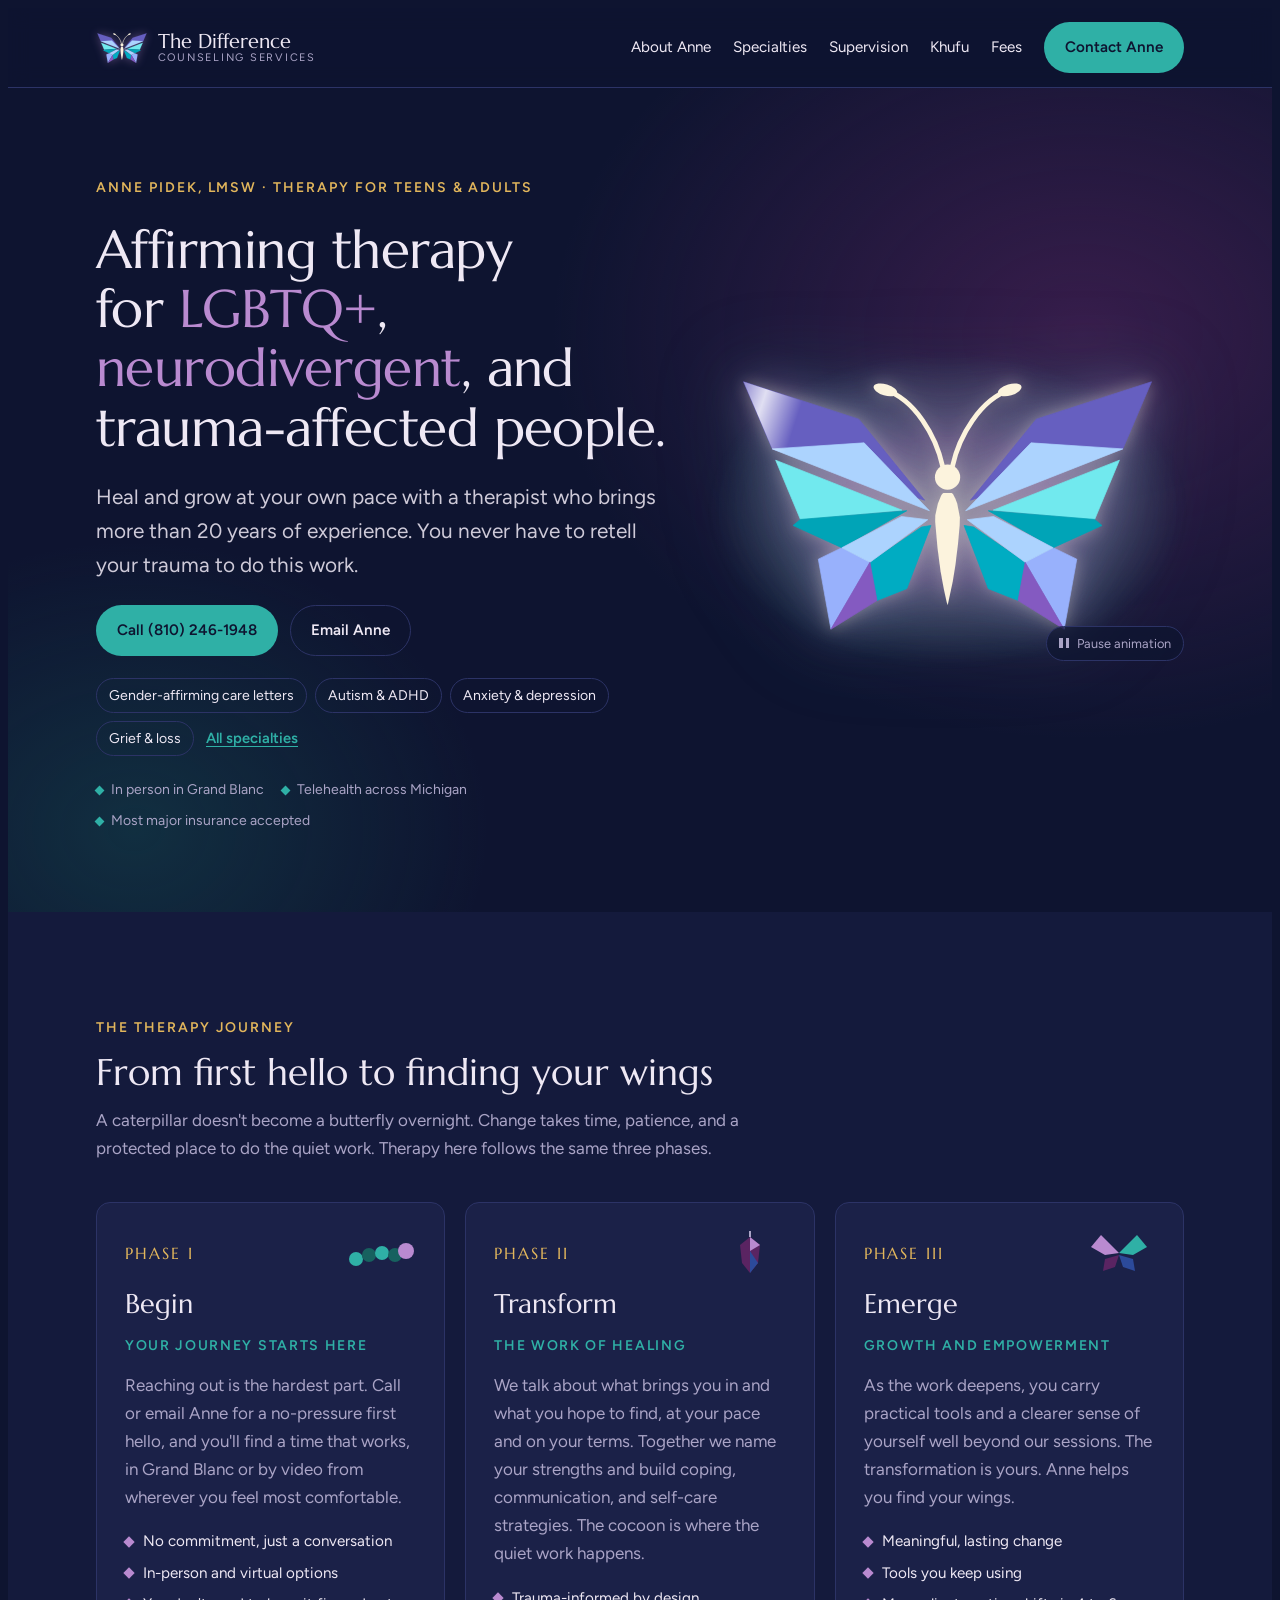
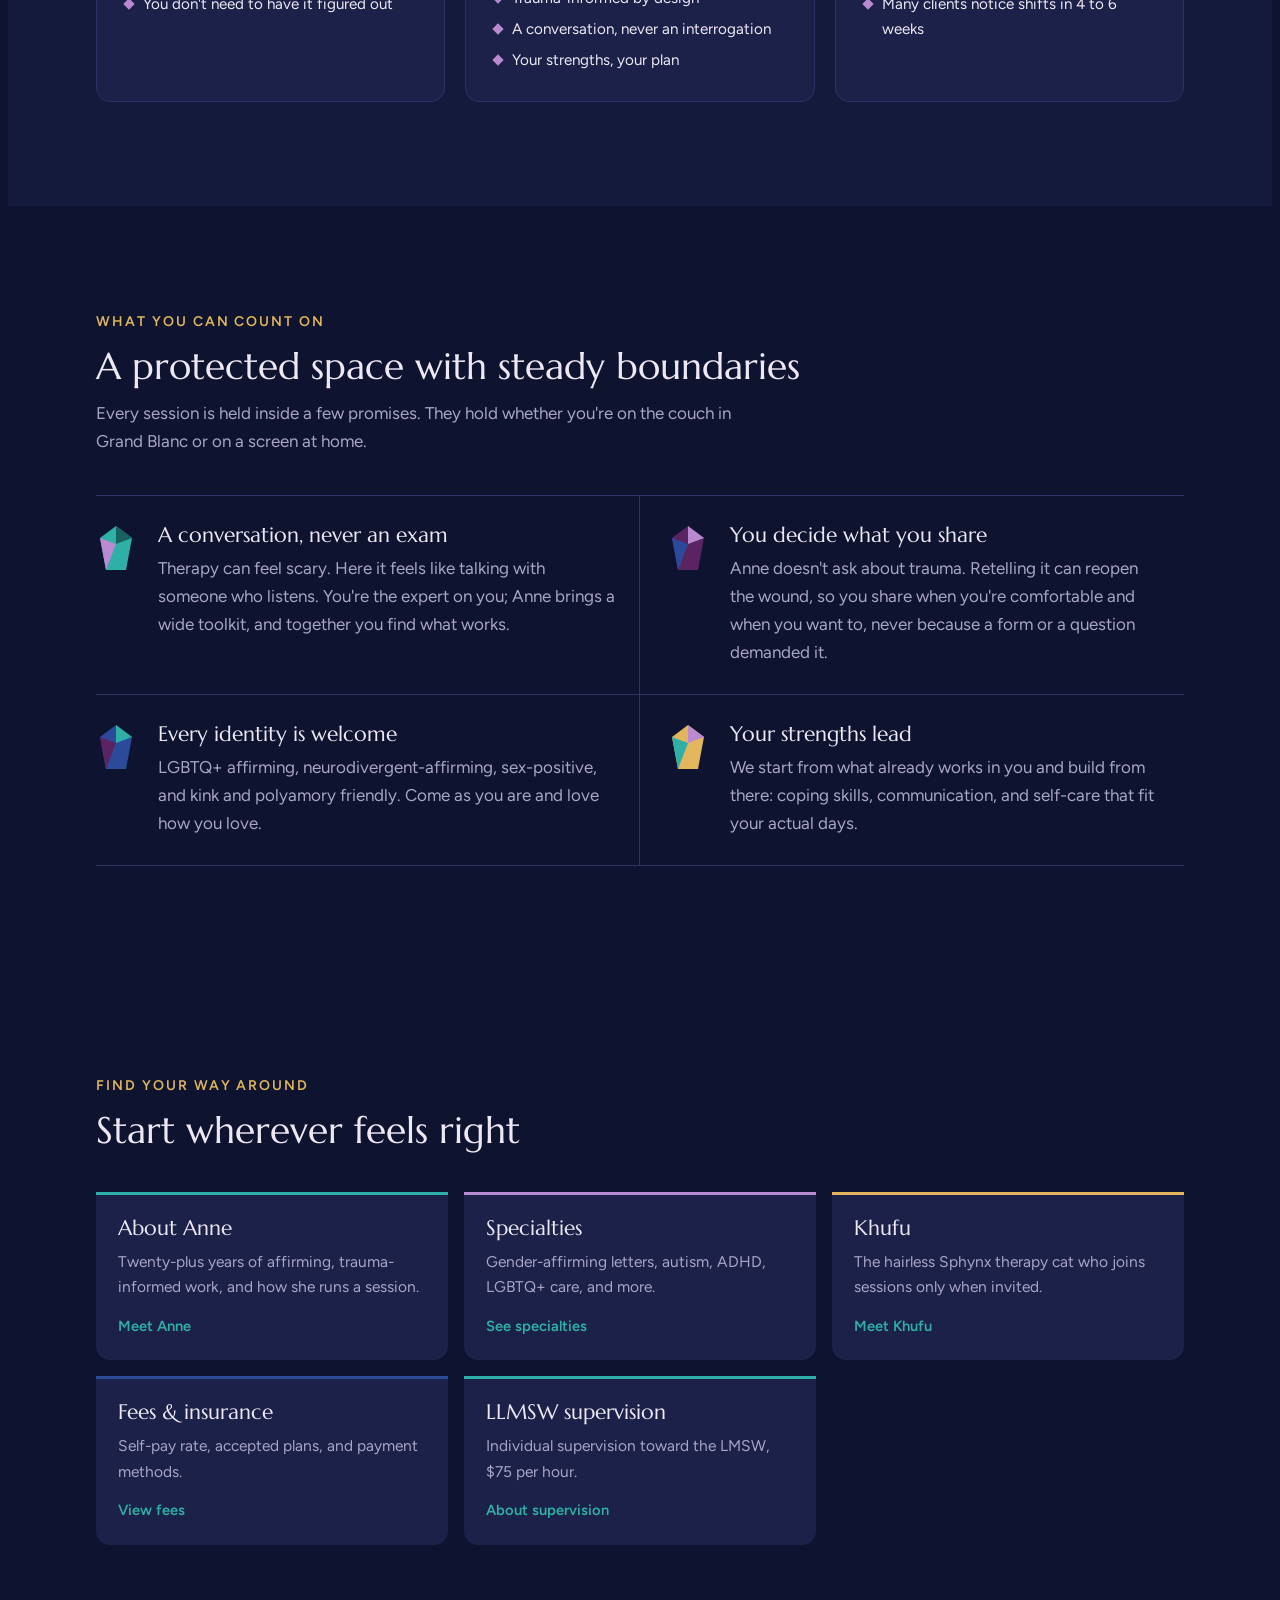
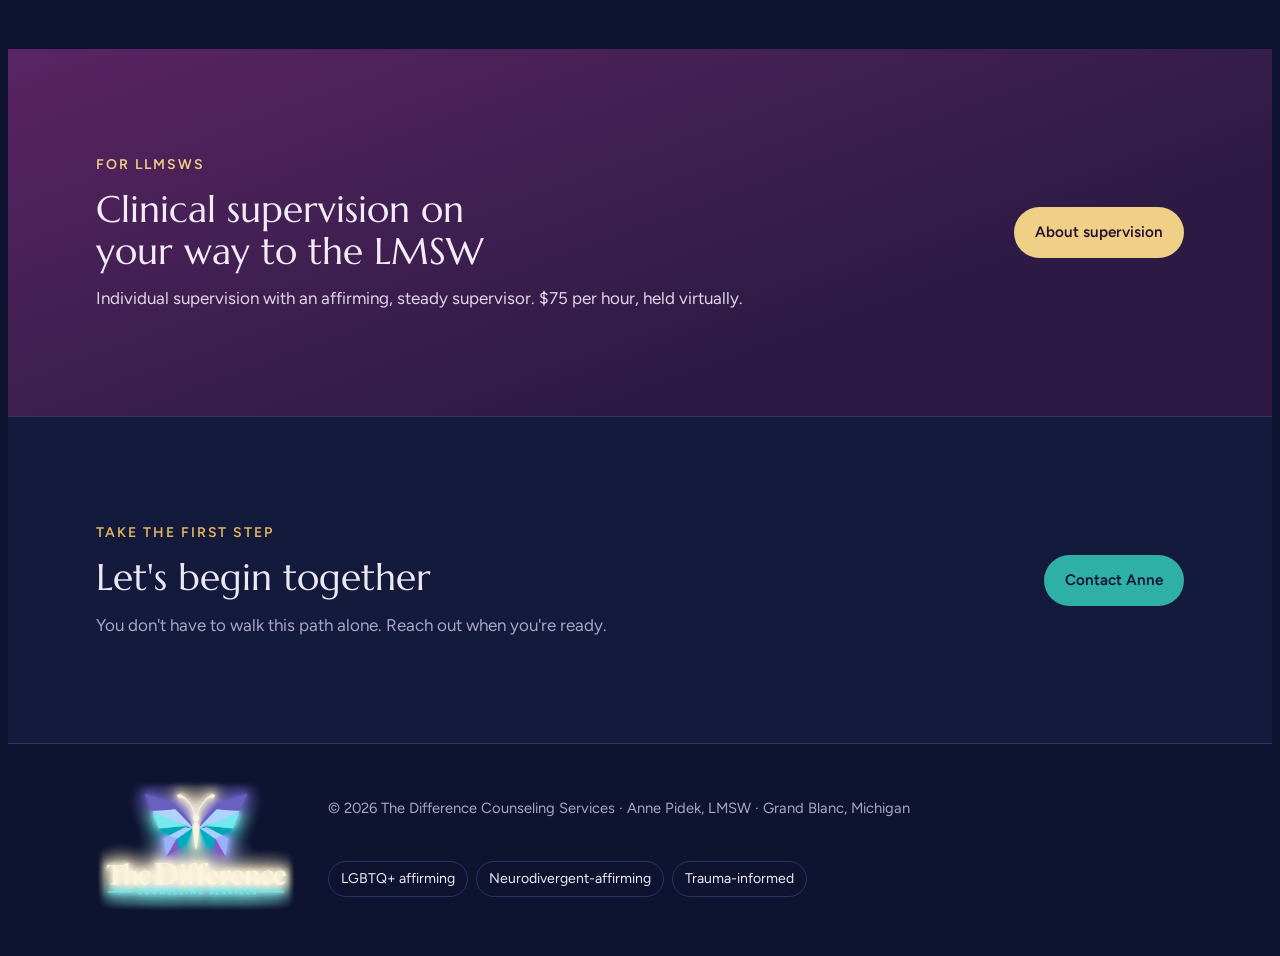
==== index.html @ e4c7564d "Rewrite home hero to pass the 5-second test Headline names who Anne helps, the lede gives her value," ====
<!doctype html>
<html lang="en">
<head>
<meta charset="utf-8">
<meta name="viewport" content="width=device-width, initial-scale=1, viewport-fit=cover">
<title>Therapy in Grand Blanc, MI | The Difference Counseling</title>
<meta name="claude:viewport-fit-sides" content="cover">
<meta name="color-scheme" content="dark">
<meta name="theme-color" content="#0e1430">
<link rel="icon" href="favicon.svg" type="image/svg+xml">
<link rel="icon" href="favicon.ico" sizes="48x48">
<link rel="apple-touch-icon" href="apple-touch-icon.png">
<meta name="description" content="LGBTQ+ affirming, neurodivergent-affirming, trauma-informed therapy with Anne Pidek, LMSW. In person in Grand Blanc, MI and by telehealth across Michigan.">
<meta name="robots" content="index,follow,max-image-preview:large">
<link rel="canonical" href="https://thedifferencecounselingpllc.com/">
<meta property="og:type" content="website">
<meta property="og:site_name" content="The Difference Counseling Services">
<meta property="og:title" content="Therapy in Grand Blanc, MI | The Difference Counseling">
<meta property="og:description" content="LGBTQ+ affirming, neurodivergent-affirming, trauma-informed therapy with Anne Pidek, LMSW. In person in Grand Blanc, MI and by telehealth across Michigan.">
<meta property="og:url" content="https://thedifferencecounselingpllc.com/">
<meta property="og:image" content="https://thedifferencecounselingpllc.com/og-image.png">
<meta property="og:image:width" content="1200">
<meta property="og:image:height" content="630">
<meta property="og:image:alt" content="A butterfly made of faceted jewel-toned gems above the words The Difference Counseling Services">
<meta name="twitter:card" content="summary_large_image">
<meta name="twitter:title" content="Therapy in Grand Blanc, MI | The Difference Counseling">
<meta name="twitter:description" content="LGBTQ+ affirming, neurodivergent-affirming, trauma-informed therapy with Anne Pidek, LMSW. In person in Grand Blanc, MI and by telehealth across Michigan.">
<meta name="twitter:image" content="https://thedifferencecounselingpllc.com/og-image.png">
<script type="application/ld+json">{"@context":"https://schema.org","@type":"MedicalBusiness","@id":"https://thedifferencecounselingpllc.com/#practice","name":"The Difference Counseling Services","url":"https://thedifferencecounselingpllc.com/","image":"https://thedifferencecounselingpllc.com/og-image.png","logo":"https://thedifferencecounselingpllc.com/images/logo.png","description":"LGBTQ+ affirming, neurodivergent-affirming, trauma-informed individual therapy in Grand Blanc, Michigan, and by telehealth across Michigan.","telephone":"+1-810-246-1948","address":{"@type":"PostalAddress","streetAddress":"10683 South Saginaw Street, Suite B","addressLocality":"Grand Blanc","addressRegion":"MI","postalCode":"48439","addressCountry":"US"},"areaServed":[{"@type":"City","name":"Grand Blanc, MI"},{"@type":"State","name":"Michigan"}],"paymentAccepted":"Cash, Credit Card, HSA, Insurance","founder":{"@id":"https://thedifferencecounselingpllc.com/about.html#anne"},"knowsAbout":["LGBTQ+ affirming therapy","Gender-affirming care letters","Autism","ADHD","Trauma","Grief and loss","Anxiety","Depression","Chronic illness"]}</script>
<link rel="preconnect" href="https://fonts.googleapis.com">
<link rel="preconnect" href="https://fonts.gstatic.com" crossorigin>
<link rel="stylesheet" href="https://fonts.googleapis.com/css2?family=Marcellus&family=Figtree:ital,wght@0,400;0,500;0,600;0,700;1,400&display=swap">
<link rel="stylesheet" href="styles.css">

</head>
<body>
<a class="skip-link" href="#main">Skip to main content</a>
<header class="site-head">
  <div class="wrap head-inner">
    <a class="brand" href="index.html" aria-label="The Difference Counseling Services, home">
      <img class="brand-mark" src="images/butterfly.svg" width="52" height="32" alt="">
      <span class="brand-name">The Difference<small>Counseling Services</small></span>
    </a>
    <button class="menu-btn" id="menu-btn" aria-expanded="false" aria-controls="nav">Menu</button>
    <nav class="nav" id="nav" aria-label="Main">
      <a href="about.html">About Anne</a>
      <a href="specialties.html">Specialties</a>
      <a href="supervision.html">Supervision</a>
      <a href="khufu.html">Khufu</a>
      <a href="fees.html">Fees</a>
      <a class="btn btn-primary" href="contact.html">Contact Anne</a>
    </nav>
  </div>
</header>

<main id="main" tabindex="-1">
<!-- HERO -->
<section class="hero">
  <div class="wrap hero-grid">
    <div class="hero-copy">
      <span class="eyebrow">Anne Pidek, LMSW · Therapy for teens &amp; adults</span>
      <h1>Affirming therapy for <em>LGBTQ+</em>, <em>neurodivergent</em>, and trauma-affected people<span class="sr-only"> in Grand Blanc, Michigan</span>.</h1>
      <p class="lede">Heal and grow at your own pace with a therapist who brings more than 20 years of experience. You never have to retell your trauma to do this work.</p>
      <div class="hero-actions">
        <a class="btn btn-primary" href="tel:+18102461948">Call (810) 246-1948</a>
        <a class="btn btn-ghost" href="contact.html">Email Anne</a>
      </div>
      <div class="hero-specs" aria-label="Specialties">
        <span class="chip">Gender-affirming care letters</span><span class="chip">Autism &amp; ADHD</span><span class="chip">Anxiety &amp; depression</span><span class="chip">Grief &amp; loss</span>
        <a class="hero-more" href="specialties.html">All specialties</a>
      </div>
      <div class="hero-meta">
        <span>In person in Grand Blanc</span>
        <span>Telehealth across Michigan</span>
        <span>Most major insurance accepted</span>
      </div>
    </div>

    <div class="bf-wrap" id="bf-wrap">
    <svg class="butterfly" viewBox="-40 -30 896 565" role="img" aria-label="The Difference Counseling Services butterfly logo">
      <defs>
        <mask id="mask-l" maskUnits="userSpaceOnUse" x="-40" y="-30" width="896" height="565"><g fill="#fff"><path d="M364.0,244.0 L74.5,146.5 L20.0,19.0 L239.0,90.0Z"/><path d="M373.0,264.0 L74.5,146.5 L249.0,135.0Z"/><path d="M370.0,281.0 L260.0,362.0 L206.7,334.3 L320.0,275.0Z"/><path d="M321.0,263.0 L128.0,280.5 L81.0,168.0Z"/><path d="M206.7,334.3 L260.0,362.0 L186.0,489.0 L162.0,356.0Z"/><path d="M376.0,292.0 L330.0,412.0 L273.5,434.5 L260.0,362.0 L358.0,295.0Z"/><path d="M330.0,264.0 L206.7,334.3 L114.0,292.0 L128.0,280.5Z"/><path d="M260.0,362.0 L273.5,434.5 L186.0,489.0Z"/></g></mask>
        <mask id="mask-r" maskUnits="userSpaceOnUse" x="-40" y="-30" width="896" height="565"><g fill="#fff"><path d="M451.0,244.0 L740.5,146.5 L795.0,19.0 L576.0,90.0Z"/><path d="M442.0,264.0 L740.5,146.5 L566.0,135.0Z"/><path d="M445.0,281.0 L555.0,362.0 L608.3,334.3 L495.0,275.0Z"/><path d="M494.0,263.0 L687.0,280.5 L734.0,168.0Z"/><path d="M608.3,334.3 L555.0,362.0 L629.0,489.0 L653.0,356.0Z"/><path d="M439.0,292.0 L485.0,412.0 L541.5,434.5 L555.0,362.0 L457.0,295.0Z"/><path d="M485.0,264.0 L608.3,334.3 L701.0,292.0 L687.0,280.5Z"/><path d="M555.0,362.0 L541.5,434.5 L629.0,489.0Z"/></g></mask>
        <linearGradient id="sheen-grad" x1="0" y1="0" x2="1" y2="0"><stop offset="0" stop-color="#fff" stop-opacity="0"/><stop offset=".5" stop-color="#fff" stop-opacity=".8"/><stop offset="1" stop-color="#fff" stop-opacity="0"/></linearGradient>
        <radialGradient id="aura-grad"><stop offset="0" stop-color="#fcf3dd" stop-opacity=".30"/><stop offset=".45" stop-color="#b98ad0" stop-opacity=".20"/><stop offset="1" stop-color="#2fb0a6" stop-opacity="0"/></radialGradient>
      </defs>
      <ellipse class="aura" cx="407.5" cy="263" rx="457" ry="303" fill="url(#aura-grad)"/>
      <g class="wing-l"><path fill="#665fc0" stroke="#665fc0" stroke-width="1.4" stroke-linejoin="round" d="M364.0,244.0 L74.5,146.5 L20.0,19.0 L239.0,90.0Z"/><path fill="#acd3fe" stroke="#acd3fe" stroke-width="1.4" stroke-linejoin="round" d="M373.0,264.0 L74.5,146.5 L249.0,135.0Z"/><path fill="#71e9ee" stroke="#71e9ee" stroke-width="1.4" stroke-linejoin="round" d="M321.0,263.0 L128.0,280.5 L81.0,168.0Z"/><path fill="#98b1fc" stroke="#98b1fc" stroke-width="1.4" stroke-linejoin="round" d="M206.7,334.3 L260.0,362.0 L186.0,489.0 L162.0,356.0Z"/><path fill="#00acc2" stroke="#00acc2" stroke-width="1.4" stroke-linejoin="round" d="M376.0,292.0 L330.0,412.0 L273.5,434.5 L260.0,362.0 L358.0,295.0Z"/><path fill="#00a4b7" stroke="#00a4b7" stroke-width="1.4" stroke-linejoin="round" d="M330.0,264.0 L206.7,334.3 L114.0,292.0 L128.0,280.5Z"/><path fill="#acd3fe" stroke="#acd3fe" stroke-width="1.4" stroke-linejoin="round" d="M370.0,281.0 L260.0,362.0 L206.7,334.3 L320.0,275.0Z"/><path fill="#845ac1" stroke="#845ac1" stroke-width="1.4" stroke-linejoin="round" d="M260.0,362.0 L273.5,434.5 L186.0,489.0Z"/><g mask="url(#mask-l)" class="sheen-wrap"><g transform="skewX(-18)"><rect class="sheen" x="0" y="-20" width="150" height="545" fill="url(#sheen-grad)"/></g></g></g>
      <g class="wing-r"><path fill="#665fc0" stroke="#665fc0" stroke-width="1.4" stroke-linejoin="round" d="M451.0,244.0 L740.5,146.5 L795.0,19.0 L576.0,90.0Z"/><path fill="#acd3fe" stroke="#acd3fe" stroke-width="1.4" stroke-linejoin="round" d="M442.0,264.0 L740.5,146.5 L566.0,135.0Z"/><path fill="#71e9ee" stroke="#71e9ee" stroke-width="1.4" stroke-linejoin="round" d="M494.0,263.0 L687.0,280.5 L734.0,168.0Z"/><path fill="#98b1fc" stroke="#98b1fc" stroke-width="1.4" stroke-linejoin="round" d="M608.3,334.3 L555.0,362.0 L629.0,489.0 L653.0,356.0Z"/><path fill="#00acc2" stroke="#00acc2" stroke-width="1.4" stroke-linejoin="round" d="M439.0,292.0 L485.0,412.0 L541.5,434.5 L555.0,362.0 L457.0,295.0Z"/><path fill="#00a4b7" stroke="#00a4b7" stroke-width="1.4" stroke-linejoin="round" d="M485.0,264.0 L608.3,334.3 L701.0,292.0 L687.0,280.5Z"/><path fill="#acd3fe" stroke="#acd3fe" stroke-width="1.4" stroke-linejoin="round" d="M445.0,281.0 L555.0,362.0 L608.3,334.3 L495.0,275.0Z"/><path fill="#845ac1" stroke="#845ac1" stroke-width="1.4" stroke-linejoin="round" d="M555.0,362.0 L541.5,434.5 L629.0,489.0Z"/><g mask="url(#mask-r)" class="sheen-wrap"><g transform="skewX(-18)"><rect class="sheen" x="0" y="-20" width="150" height="545" fill="url(#sheen-grad)"/></g></g></g>
      <g class="bf-body"><path fill="none" stroke="#fcf3dd" stroke-width="9.1" stroke-linecap="round" stroke-linejoin="round" d="M289.4,34.3 C345.9,53.6 385.8,122.5 398.0,179.2"/><path fill="none" stroke="#fcf3dd" stroke-width="9.1" stroke-linecap="round" stroke-linejoin="round" d="M525.6,34.3 C469.1,53.6 429.2,122.5 417.0,179.2"/><ellipse fill="#fcf3dd" cx="289.4" cy="34.3" rx="10.7" ry="23.2" transform="rotate(106.7 289.4 34.3)"/><ellipse fill="#fcf3dd" cx="525.6" cy="34.3" rx="10.7" ry="23.2" transform="rotate(-106.7 525.6 34.3)"/><path fill="#fcf3dd" d="M399.5,230.5 L397.2,232.0 L395.2,235.5 L389.0,250.5 L384.2,273.2 L384.0,285.0 L388.5,335.5 L394.2,379.2 L400.5,413.0 L405.8,437.5 L407.8,443.5 L417.5,398.0 L422.5,367.0 L427.5,325.8 L430.5,292.2 L431.0,277.0 L426.0,250.5 L422.5,241.0 L417.8,232.0 L415.5,230.5Z"/><circle fill="#fcf3dd" cx="407.5" cy="200.2" r="24.0"/></g>
    </svg>
    <button type="button" class="motion-toggle" id="motion-toggle" aria-pressed="false"><span class="mt-icon" aria-hidden="true"></span><span class="mt-label">Pause animation</span></button>
    </div>
  </div>
</section>
<!-- JOURNEY -->
<section class="journey" id="journey">
  <div class="wrap">
    <div class="sec-head">
      <span class="eyebrow">The therapy journey</span>
      <h2>From first hello to finding your wings</h2>
      <p class="lede">A caterpillar doesn't become a butterfly overnight. Change takes time, patience, and a protected place to do the quiet work. Therapy here follows the same three phases.</p>
    </div>
    <div class="phases">
      <article class="phase">
        <div class="phase-top"><span class="phase-num">PHASE I</span>
          <svg viewBox="0 0 72 44" aria-hidden="true"><circle cx="12" cy="28" r="7" class="f2"/><circle cx="25" cy="24" r="7" class="f6"/><circle cx="38" cy="22" r="7" class="f2"/><circle cx="51" cy="24" r="7" class="f6"/><circle cx="62" cy="20" r="8" class="f4"/></svg>
        </div>
        <h3>Begin</h3>
        <span class="sub">Your journey starts here</span>
        <p>Reaching out is the hardest part. Call or email Anne for a no-pressure first hello, and you'll find a time that works, in Grand Blanc or by video from wherever you feel most comfortable.</p>
        <ul class="ticks"><li>No commitment, just a conversation</li><li>In-person and virtual options</li><li>You don't need to have it figured out</li></ul>
      </article>
      <article class="phase">
        <div class="phase-top"><span class="phase-num">PHASE II</span>
          <svg viewBox="0 0 72 44" aria-hidden="true"><line x1="36" y1="0" x2="36" y2="6" stroke="var(--muted)" stroke-width="2"/><polygon class="f1" points="36,6 46,14 44,32 36,42 28,32 26,14"/><polygon class="f4" points="36,6 46,14 36,20"/><polygon class="f3" points="36,20 44,32 36,42"/></svg>
        </div>
        <h3>Transform</h3>
        <span class="sub">The work of healing</span>
        <p>We talk about what brings you in and what you hope to find, at your pace and on your terms. Together we name your strengths and build coping, communication, and self-care strategies. The cocoon is where the quiet work happens.</p>
        <ul class="ticks"><li>Trauma-informed by design</li><li>A conversation, never an interrogation</li><li>Your strengths, your plan</li></ul>
      </article>
      <article class="phase">
        <div class="phase-top"><span class="phase-num">PHASE III</span>
          <svg viewBox="0 0 72 44" aria-hidden="true"><polygon class="f4" points="36,22 18,4 8,16 22,24"/><polygon class="f2" points="36,22 54,4 64,16 50,24"/><polygon class="f1" points="36,24 22,28 20,40 32,36"/><polygon class="f3" points="36,24 50,28 52,40 40,36"/></svg>
        </div>
        <h3>Emerge</h3>
        <span class="sub">Growth and empowerment</span>
        <p>As the work deepens, you carry practical tools and a clearer sense of yourself well beyond our sessions. The transformation is yours. Anne helps you find your wings.</p>
        <ul class="ticks"><li>Meaningful, lasting change</li><li>Tools you keep using</li><li>Many clients notice shifts in 4 to 6 weeks</li></ul>
      </article>
    </div>
  </div>
</section>

<!-- PROTECTION -->
<section id="protection">
  <div class="wrap">
    <div class="sec-head">
      <span class="eyebrow">What you can count on</span>
      <h2>A protected space with steady boundaries</h2>
      <p class="lede">Every session is held inside a few promises. They hold whether you're on the couch in Grand Blanc or on a screen at home.</p>
    </div>
    <div class="wards">
      <div class="ward">
        <svg viewBox="0 0 40 48" aria-hidden="true"><polygon class="f2" points="20,2 36,14 30,46 10,46 4,14"/><polygon class="f6" points="20,2 36,14 20,20"/><polygon class="f4" points="4,14 20,20 10,46"/></svg>
        <div><h3>A conversation, never an exam</h3><p>Therapy can feel scary. Here it feels like talking with someone who listens. You're the expert on you; Anne brings a wide toolkit, and together you find what works.</p></div>
      </div>
      <div class="ward">
        <svg viewBox="0 0 40 48" aria-hidden="true"><polygon class="f1" points="20,2 36,14 30,46 10,46 4,14"/><polygon class="f4" points="20,2 36,14 20,20"/><polygon class="f3" points="4,14 20,20 10,46"/></svg>
        <div><h3>You decide what you share</h3><p>Anne doesn't ask about trauma. Retelling it can reopen the wound, so you share when you're comfortable and when you want to, never because a form or a question demanded it.</p></div>
      </div>
      <div class="ward">
        <svg viewBox="0 0 40 48" aria-hidden="true"><polygon class="f3" points="20,2 36,14 30,46 10,46 4,14"/><polygon class="f2" points="20,2 36,14 20,20"/><polygon class="f1" points="4,14 20,20 10,46"/></svg>
        <div><h3>Every identity is welcome</h3><p>LGBTQ+ affirming, neurodivergent-affirming, sex-positive, and kink and polyamory friendly. Come as you are and love how you love.</p></div>
      </div>
      <div class="ward">
        <svg viewBox="0 0 40 48" aria-hidden="true"><polygon class="f5" points="20,2 36,14 30,46 10,46 4,14"/><polygon class="f4" points="20,2 36,14 20,20"/><polygon class="f2" points="4,14 20,20 10,46"/></svg>
        <div><h3>Your strengths lead</h3><p>We start from what already works in you and build from there: coping skills, communication, and self-care that fit your actual days.</p></div>
      </div>
    </div>
  </div>
</section>

<section>
  <div class="wrap">
    <div class="sec-head">
      <span class="eyebrow">Find your way around</span>
      <h2>Start wherever feels right</h2>
    </div>
    <div class="explore">
      <a class="spec" href="about.html"><h3>About Anne</h3><p>Twenty-plus years of affirming, trauma-informed work, and how she runs a session.</p><span class="more">Meet Anne</span></a>
      <a class="spec" href="specialties.html"><h3>Specialties</h3><p>Gender-affirming letters, autism, ADHD, LGBTQ+ care, and more.</p><span class="more">See specialties</span></a>
      <a class="spec" href="khufu.html"><h3>Khufu</h3><p>The hairless Sphynx therapy cat who joins sessions only when invited.</p><span class="more">Meet Khufu</span></a>
      <a class="spec" href="fees.html"><h3>Fees &amp; insurance</h3><p>Self-pay rate, accepted plans, and payment methods.</p><span class="more">View fees</span></a>
      <a class="spec" href="supervision.html"><h3>LLMSW supervision</h3><p>Individual supervision toward the LMSW, $75 per hour.</p><span class="more">About supervision</span></a>
    </div>
  </div>
</section>
<!-- SUPERVISION TEASER -->
<section class="supervision" id="supervision">
  <div class="wrap teaser">
    <div class="sec-head">
      <span class="eyebrow">For LLMSWs</span>
      <h2>Clinical supervision on your way to the LMSW</h2>
      <p class="lede">Individual supervision with an affirming, steady supervisor. $75 per hour, held virtually.</p>
    </div>
    <div class="sup-card" style="padding:0;background:none;border:0"><a class="btn btn-primary" href="supervision.html">About supervision</a></div>
  </div>
</section>

<section class="cta-band">
  <div class="wrap teaser">
    <div class="sec-head">
      <span class="eyebrow">Take the first step</span>
      <h2>Let's begin together</h2>
      <p class="lede">You don't have to walk this path alone. Reach out when you're ready.</p>
    </div>
    <a class="btn btn-primary" href="contact.html">Contact Anne</a>
  </div>
</section>
</main>

<footer>
  <div class="wrap foot">
    <img class="foot-logo" src="images/logo.webp" width="1200" height="795" alt="The Difference Counseling Services" loading="lazy">
    <span>© 2026 The Difference Counseling Services · Anne Pidek, LMSW · Grand Blanc, Michigan</span>
    <span class="badges"><span class="chip">LGBTQ+ affirming</span><span class="chip">Neurodivergent-affirming</span><span class="chip">Trauma-informed</span></span>
  </div>
</footer>

<script>
(function(){
  var btn=document.getElementById('menu-btn'), nav=document.getElementById('nav');
  btn.addEventListener('click',function(){var o=nav.classList.toggle('open');btn.setAttribute('aria-expanded',o);btn.textContent=o?'Close':'Menu';});
  nav.addEventListener('click',function(e){if(e.target.tagName==='A'){nav.classList.remove('open');btn.setAttribute('aria-expanded','false');btn.textContent='Menu';}});
  document.querySelectorAll('.copy').forEach(function(b){
    b.addEventListener('click',function(){
      var t=b.getAttribute('data-copy');
      function say(m){var st=document.getElementById('copy-status');if(st){st.textContent='';setTimeout(function(){st.textContent=m;},50);}}
      function done(){say((b.id==='copy-phone'?'Phone number':'Email address')+' copied');b.textContent='Copied';setTimeout(function(){b.textContent='Copy';},1800);}
      function fallback(){var v=b.parentNode.querySelector('.val');var r=document.createRange();r.selectNodeContents(v);var s=getSelection();s.removeAllRanges();s.addRange(r);say('Copy unavailable. The text is selected, so press Control C or Command C to copy it.');b.textContent='Selected';setTimeout(function(){b.textContent='Copy';},1800);}
      try{navigator.clipboard.writeText(t).then(done,fallback);}catch(e){fallback();}
    });
  });
})();
</script>
<script>
(function(){
  var wrap=document.getElementById('bf-wrap'),btn=document.getElementById('motion-toggle');
  if(!wrap||!btn) return;
  function set(p){wrap.classList.toggle('paused',p);btn.setAttribute('aria-pressed',p?'true':'false');btn.querySelector('.mt-label').textContent=p?'Play animation':'Pause animation';}
  var saved=false; try{saved=localStorage.getItem('tdc-motion')==='paused';}catch(e){}
  set(saved);
  btn.addEventListener('click',function(){var p=!wrap.classList.contains('paused');set(p);try{localStorage.setItem('tdc-motion',p?'paused':'on');}catch(e){}});
})();
</script>
</body>
</html>
---- styles.css ----
/* Layout: night-sky ground, one faceted-gem butterfly in the hero; sections follow the metamorphosis from first hello to fees and contact. Dark-first. */
:root{
  --bg:#0e1430;          /* navy night */
  --bg-2:#141a3c;
  --surface:#1b2148;
  --line:#2c3366;
  --fg:#eee8f4;
  --muted:#aaa4c6;
  --eggplant:#5a2462;
  --amethyst:#b98ad0;
  --teal:#2fb0a6;
  --teal-deep:#17615f;
  --sapphire:#2c4a9a;
  --citrine:#e2b65c;
  --on-accent:#0e1430;
  --display:"Marcellus","Cinzel",Georgia,"Times New Roman",serif;
  --body:"Figtree","Segoe UI",system-ui,-apple-system,sans-serif;
  --step--1:.875rem; --step-0:1.0625rem; --step-1:1.3rem; --step-2:1.7rem; --step-3:2.3rem; --step-4:clamp(2.5rem,6vw,4rem);
  --radius:14px;
  color-scheme:dark;
}
*{box-sizing:border-box}
html{scroll-behavior:smooth;scroll-padding-top:84px}
@media (prefers-reduced-motion: reduce){html{scroll-behavior:auto}}
body{background:var(--bg);color:var(--fg);font-family:var(--body);font-size:var(--step-0);line-height:1.65;-webkit-font-smoothing:antialiased}
body::before{content:"";position:fixed;inset:0 0 auto;height:env(safe-area-inset-top,0px);z-index:60;background:var(--bg)}
a{color:var(--teal);text-underline-offset:3px}
a:hover{color:var(--amethyst)}
:focus-visible{outline:2px solid var(--citrine);outline-offset:3px;border-radius:4px}
h1,h2,h3{font-family:var(--display);font-weight:400;line-height:1.15;text-wrap:balance;margin:0}
p{margin:0}
.wrap{max-width:1120px;margin:0 auto;padding-left:max(16px,env(safe-area-inset-left,0px));padding-right:max(16px,env(safe-area-inset-right,0px))}
.eyebrow{font-size:var(--step--1);letter-spacing:.14em;text-transform:uppercase;color:var(--citrine);font-weight:600}
.lede{color:var(--muted);max-width:62ch}
section{padding-block:clamp(56px,9vw,104px)}
.sec-head{display:grid;gap:12px;margin-bottom:40px;max-width:68ch}
.sec-head h2{font-size:var(--step-3)}

/* Header */
.site-head{position:sticky;top:env(safe-area-inset-top,0px);z-index:50;background:color-mix(in srgb,var(--bg) 88%,transparent);backdrop-filter:blur(10px);border-bottom:1px solid var(--line)}
.head-inner{display:flex;align-items:center;justify-content:space-between;gap:16px;padding-block:14px}
.brand{display:flex;align-items:center;gap:10px;text-decoration:none;color:var(--fg)}
.brand svg{width:34px;height:28px;flex:none}
.brand-name{font-family:var(--display);font-size:1.25rem;line-height:1.05}
.brand-name small{display:block;font-family:var(--body);font-size:.68rem;letter-spacing:.16em;text-transform:uppercase;color:var(--muted)}
.nav{display:flex;gap:22px;align-items:center}
.nav a{color:var(--fg);text-decoration:none;font-size:.95rem}
.nav a:hover{color:var(--teal)}
.btn{display:inline-flex;align-items:center;gap:8px;padding:12px 20px;border-radius:999px;font-weight:600;text-decoration:none;font-size:.95rem;border:1px solid transparent;cursor:pointer;font-family:var(--body)}
.btn-primary{background:var(--teal);color:var(--on-accent)}
.btn-primary:hover{background:var(--amethyst);color:var(--on-accent)}
.btn-ghost{border-color:var(--line);color:var(--fg);background:transparent}
.btn-ghost:hover{border-color:var(--teal);color:var(--teal)}
.menu-btn{display:none;background:none;border:1px solid var(--line);color:var(--fg);border-radius:10px;padding:8px 12px;font:inherit;cursor:pointer}
@media (max-width:860px){
  .menu-btn{display:block}
  .nav{display:none;position:absolute;left:0;right:0;top:100%;flex-direction:column;align-items:stretch;gap:0;background:var(--bg);border-bottom:1px solid var(--line);padding:8px max(16px,env(safe-area-inset-right,0px)) 16px max(16px,env(safe-area-inset-left,0px))}
  .nav.open{display:flex}
  .nav a{padding:12px 0;border-bottom:1px solid var(--line)}
  .nav .btn{margin-top:12px;justify-content:center}
}

/* Hero */
.hero{padding-block:clamp(40px,7vw,88px) clamp(48px,7vw,80px);background:
  radial-gradient(60% 70% at 85% 30%, color-mix(in srgb,var(--eggplant) 55%,transparent), transparent 70%),
  radial-gradient(40% 50% at 10% 90%, color-mix(in srgb,var(--teal-deep) 35%,transparent), transparent 70%),
  var(--bg)}
.hero-grid{display:grid;grid-template-columns:1.1fr .9fr;gap:40px;align-items:center}
.hero-copy{display:grid;gap:22px;min-width:0}
.hero h1{font-size:var(--step-4);letter-spacing:-.01em}
.hero h1 em{font-style:normal;color:var(--amethyst)}
.hero .lede{font-size:var(--step-1);color:var(--fg);opacity:.86}
.hero-actions{display:flex;flex-wrap:wrap;gap:12px}
.hero-meta{display:flex;flex-wrap:wrap;gap:8px 18px;color:var(--muted);font-size:var(--step--1)}
.hero-meta span::before{content:"";display:inline-block;width:7px;height:7px;transform:rotate(45deg);background:var(--teal);margin-right:8px;vertical-align:middle}
.butterfly{width:100%;max-width:460px;justify-self:center;overflow:visible}
@media (max-width:860px){.hero-grid{grid-template-columns:1fr}.butterfly{max-width:300px;order:-1}}

/* gem facets */
.f1{fill:var(--eggplant)} .f2{fill:var(--teal)} .f3{fill:var(--sapphire)} .f4{fill:var(--amethyst)} .f5{fill:var(--citrine)} .f6{fill:var(--teal-deep)}
.facets polygon{stroke:var(--bg);stroke-width:1.6;stroke-linejoin:round}
.wing-r{transform-origin:407.5px 290px;animation:flap 7s ease-in-out infinite}
.wing-l{transform-origin:407.5px 290px;animation:flap 7s ease-in-out infinite}
.glint{animation:glint 5s ease-in-out infinite}
.glint.d2{animation-delay:1.7s}.glint.d3{animation-delay:3.3s}
@keyframes flap{0%,100%{transform:scaleX(1)}50%{transform:scaleX(.9)}}
@keyframes glint{0%,100%{opacity:1}50%{opacity:.55}}
@media (prefers-reduced-motion: reduce){.wing-r,.wing-l,.glint{animation:none}}

/* Journey */
.journey{background:var(--bg-2)}
.phases{display:grid;grid-template-columns:repeat(3,1fr);gap:20px;counter-reset:phase}
.phase{background:var(--surface);border:1px solid var(--line);border-radius:var(--radius);padding:28px;display:grid;gap:14px;align-content:start;min-width:0}
.phase-top{display:flex;align-items:center;justify-content:space-between;gap:12px}
.phase-num{font-family:var(--display);color:var(--citrine);font-size:1rem;letter-spacing:.12em}
.phase svg{width:72px;height:44px}
.phase h3{font-size:var(--step-2)}
.phase .sub{font-size:var(--step--1);text-transform:uppercase;letter-spacing:.12em;color:var(--teal);font-weight:600}
.phase p{color:var(--muted)}
.ticks{list-style:none;padding:0;margin:4px 0 0;display:grid;gap:6px;font-size:.95rem}
.ticks li{display:flex;gap:10px}
.ticks li::before{content:"";flex:none;width:8px;height:8px;margin-top:.55em;transform:rotate(45deg);background:var(--amethyst)}
@media (max-width:860px){.phases{grid-template-columns:1fr}}

/* Protection */
.wards{display:grid;grid-template-columns:repeat(2,1fr);gap:0;border-top:1px solid var(--line)}
.ward{display:grid;grid-template-columns:44px 1fr;gap:18px;padding:28px 24px 28px 0;border-bottom:1px solid var(--line);min-width:0}
.ward:nth-child(odd){border-right:1px solid var(--line)}
.ward:nth-child(even){padding-left:28px}
.ward svg{width:40px;height:48px}
.ward h3{font-size:var(--step-1);margin-bottom:6px}
.ward p{color:var(--muted)}
.ward .stone{font-size:.78rem;letter-spacing:.12em;text-transform:uppercase;color:var(--citrine);margin-bottom:4px;display:block}
@media (max-width:760px){.wards{grid-template-columns:1fr}.ward:nth-child(odd){border-right:0}.ward:nth-child(even){padding-left:0}}

/* About */
.about-grid{display:grid;grid-template-columns:.8fr 1.2fr;gap:48px;align-items:start}
.photo{position:relative;aspect-ratio:4/5;max-width:100%;border-radius:200px 200px var(--radius) var(--radius);overflow:hidden;background:
  conic-gradient(from 210deg at 50% 60%, var(--eggplant), var(--sapphire), var(--teal-deep), var(--eggplant));display:grid;place-items:center}
.photo img{position:absolute;inset:0;width:100%;height:100%;object-fit:cover}
.photo-fallback{font-family:var(--display);font-size:3rem;color:#f3ecf8;opacity:.9;text-align:center;line-height:1.1}
.photo-fallback small{display:block;font-family:var(--body);font-size:.72rem;letter-spacing:.14em;text-transform:uppercase;opacity:.8;margin-top:10px}
.about-copy{display:grid;gap:18px;min-width:0}
.about-copy h2{font-size:var(--step-3)}
.creds{display:flex;flex-wrap:wrap;gap:8px}
.chip{border:1px solid var(--line);border-radius:999px;padding:5px 12px;font-size:.88rem;color:var(--fg);background:transparent}
.pull{font-family:var(--display);font-size:var(--step-2);line-height:1.3;color:var(--amethyst);border-left:2px solid var(--teal);padding-left:20px}
.about-copy p{max-width:64ch}
@media (max-width:860px){.about-grid{grid-template-columns:1fr}.photo{max-width:340px}}

/* Specialties */
.spec-featured{display:grid;grid-template-columns:repeat(4,1fr);gap:16px;margin-bottom:36px}
.spec{border-top:3px solid var(--teal);background:var(--surface);border-radius:0 0 var(--radius) var(--radius);padding:22px;display:grid;gap:8px;align-content:start;min-width:0}
.spec:nth-child(2){border-top-color:var(--amethyst)}
.spec:nth-child(3){border-top-color:var(--citrine)}
.spec:nth-child(4){border-top-color:var(--sapphire)}
.spec h3{font-size:var(--step-1)}
.spec p{color:var(--muted);font-size:.97rem}
.spec-all h3{font-family:var(--body);font-size:var(--step--1);letter-spacing:.14em;text-transform:uppercase;color:var(--muted);font-weight:600;margin-bottom:14px}
.chips{display:flex;flex-wrap:wrap;gap:8px}
@media (max-width:960px){.spec-featured{grid-template-columns:repeat(2,1fr)}}
@media (max-width:520px){.spec-featured{grid-template-columns:1fr}}

/* Supervision */
.supervision{background:linear-gradient(160deg,var(--eggplant),color-mix(in srgb,var(--eggplant) 40%,var(--bg)) 70%);color:#f3ecf8}
.supervision .eyebrow{color:#f0cf87}
.supervision .lede{color:#e2d6ea}
.sup-grid{display:grid;grid-template-columns:1.1fr .9fr;gap:48px;align-items:start}
.sup-list{display:grid;gap:0;border-top:1px solid rgba(255,255,255,.22)}
.sup-item{padding:18px 0;border-bottom:1px solid rgba(255,255,255,.22);display:grid;gap:4px}
.sup-item strong{font-family:var(--display);font-weight:400;font-size:var(--step-1)}
.sup-item span{color:#e2d6ea}
.sup-card{background:rgba(14,20,48,.45);border:1px solid rgba(255,255,255,.2);border-radius:var(--radius);padding:28px;display:grid;gap:14px}
.sup-card h3{font-size:var(--step-2)}
.sup-card p{color:#e2d6ea}
.sup-card .btn-primary{background:#f0cf87;color:#2a1030;justify-self:start}
.sup-card .btn-primary:hover{background:#ffffff;color:#2a1030}
@media (max-width:860px){.sup-grid{grid-template-columns:1fr}}

/* Khufu */
.khufu-grid{display:grid;grid-template-columns:1fr 1fr;gap:48px;align-items:center}
.khufu-photo{aspect-ratio:1;border-radius:50%;max-width:420px;width:100%;justify-self:center;background:
  radial-gradient(circle at 35% 30%, var(--citrine), transparent 45%), conic-gradient(from 0deg, var(--teal-deep), var(--sapphire), var(--eggplant), var(--teal-deep))}
.khufu-copy{display:grid;gap:16px;min-width:0}
.khufu-copy h2{font-size:var(--step-3)}
.khufu-copy p{color:var(--muted);max-width:60ch}
.note{border:1px dashed var(--citrine);border-radius:10px;padding:14px 16px;color:var(--fg);font-size:.95rem}
.note b{color:var(--citrine);font-weight:600}
@media (max-width:860px){.khufu-grid{grid-template-columns:1fr}.khufu-photo{max-width:280px}}

/* Fees */
.fees{background:var(--bg-2)}
.fee-grid{display:grid;grid-template-columns:.85fr 1.15fr;gap:28px;align-items:start}
.rate{background:var(--surface);border:1px solid var(--line);border-radius:var(--radius);padding:32px;display:grid;gap:8px}
.rate .price{font-family:var(--display);font-size:3.4rem;line-height:1;color:var(--teal);font-variant-numeric:tabular-nums}
.rate .unit{color:var(--muted)}
.rate hr{border:0;border-top:1px solid var(--line);margin:16px 0}
.rate h3{font-family:var(--body);font-size:var(--step--1);letter-spacing:.14em;text-transform:uppercase;color:var(--muted);font-weight:600}
.ins{columns:2;column-gap:28px;list-style:none;padding:0;margin:0 0 20px}
.ins li{padding:7px 0;border-bottom:1px solid var(--line);break-inside:avoid;font-size:.97rem}
.fee-side{display:grid;gap:20px;min-width:0}
.fee-side h3{font-size:var(--step-1)}
.gfe{font-size:.92rem;color:var(--muted)}
@media (max-width:860px){.fee-grid{grid-template-columns:1fr}}
@media (max-width:460px){.ins{columns:1}}

/* Contact */
.contact-grid{display:grid;grid-template-columns:1.2fr .8fr;gap:40px;align-items:start}
.contact-copy{display:grid;gap:18px;min-width:0}
.contact-copy h2{font-size:var(--step-3)}
.lines{display:grid;gap:12px}
.cline{display:flex;flex-wrap:wrap;align-items:center;justify-content:space-between;gap:10px 16px;background:var(--surface);border:1px solid var(--line);border-radius:12px;padding:16px 18px}
.cline .lbl{display:block;font-size:.78rem;letter-spacing:.12em;text-transform:uppercase;color:var(--muted)}
.cline .val{font-size:var(--step-1);font-weight:500;user-select:all;overflow-wrap:anywhere}
.cline .val a{color:var(--fg);text-decoration:none}
.copy{background:transparent;border:1px solid var(--line);color:var(--fg);border-radius:999px;padding:7px 14px;font:inherit;font-size:.88rem;cursor:pointer}
.copy:hover{border-color:var(--teal);color:var(--teal)}
.privacy{font-size:.92rem;color:var(--muted)}
.where{display:grid;gap:18px}
.where div{border-left:2px solid var(--amethyst);padding-left:16px}
.where h3{font-family:var(--body);font-size:var(--step--1);letter-spacing:.14em;text-transform:uppercase;color:var(--muted);font-weight:600;margin-bottom:4px}
.crisis{margin-top:28px;background:color-mix(in srgb,var(--teal) 14%,var(--surface));border:1px solid color-mix(in srgb,var(--teal) 40%,var(--line));border-radius:12px;padding:18px 20px;font-size:.97rem}
.crisis b{color:var(--teal)}
@media (max-width:860px){.contact-grid{grid-template-columns:1fr}}

/* Footer */
footer{border-top:1px solid var(--line);padding-block:36px;color:var(--muted);font-size:.92rem}
.foot{display:flex;flex-wrap:wrap;justify-content:space-between;gap:16px;align-items:center}
.badges{display:flex;flex-wrap:wrap;gap:8px}

/* Supervision page */
.sub-hero{padding-block:clamp(48px,8vw,96px)}
.sub-hero .sec-head{margin-bottom:0}
.sub-hero h1{font-size:var(--step-4)}
.rate-row{display:grid;grid-template-columns:repeat(3,1fr);gap:16px}
.rate-row .rate{align-content:start}
.teaser{display:flex;flex-wrap:wrap;align-items:center;justify-content:space-between;gap:24px}
.teaser .sec-head{margin-bottom:0}
@media (max-width:860px){.rate-row{grid-template-columns:1fr}}

/* Multi-page additions */
main h1{font-size:var(--step-3)}
.hero h1,.sub-hero h1{font-size:var(--step-4)}
.nav a[aria-current="page"]:not(.btn){color:var(--teal)}
.explore{display:grid;grid-template-columns:repeat(3,1fr);gap:16px}
.explore .spec{text-decoration:none;color:var(--fg);transition:transform .2s ease,background .2s ease}
.explore .spec:nth-child(5){border-top-color:var(--teal)}
.explore .spec:nth-child(6){border-top-color:var(--amethyst)}
.explore .spec:hover{transform:translateY(-3px);background:color-mix(in srgb,var(--surface) 85%,var(--teal))}
.explore .more{color:var(--teal);font-weight:600;font-size:.92rem;margin-top:6px}
.cta-band{background:var(--bg-2);border-top:1px solid var(--line)}
@media (max-width:960px){.explore{grid-template-columns:repeat(2,1fr)}}
@media (max-width:520px){.explore{grid-template-columns:1fr}}
@media (prefers-reduced-motion: reduce){.explore .spec{transition:none}.explore .spec:hover{transform:none}}

/* Photos */
.about-grid .photo img{object-position:50% 30%}
.khufu-photos{position:relative;width:100%;max-width:440px;justify-self:center;padding-bottom:48px}
.khufu-main{width:86%;aspect-ratio:4/5}
.khufu-main img{object-position:50% 40%}
.khufu-inset{position:absolute;right:0;bottom:0;width:42%;aspect-ratio:1;border-radius:50%;border:5px solid var(--bg)}
.khufu-inset img{object-position:50% 35%}
@media (max-width:860px){.khufu-photos{max-width:340px}}

/* Five featured specialties */
.spec-featured{grid-template-columns:repeat(5,1fr)}
.spec-featured .spec:nth-child(5){border-top-color:var(--teal-deep)}
@media (max-width:1100px){.spec-featured{grid-template-columns:repeat(3,1fr)}}
@media (max-width:760px){.spec-featured{grid-template-columns:1fr}}

/* Butterfly shimmer */
.butterfly{filter:drop-shadow(0 0 14px color-mix(in srgb,var(--amethyst) 45%,transparent)) drop-shadow(0 0 32px color-mix(in srgb,var(--teal) 30%,transparent))}
.sheen-wrap{mix-blend-mode:screen}
.sheen{transform-box:view-box;animation:sheen 6.5s ease-in-out infinite}
@keyframes sheen{0%{transform:translateX(-80px);opacity:0}12%{opacity:1}55%{transform:translateX(320px);opacity:1}62%,100%{transform:translateX(320px);opacity:0}}
.aura{animation:aura 6.5s ease-in-out infinite}
@keyframes aura{0%,100%{opacity:.75}50%{opacity:1}}
@media (prefers-reduced-motion: reduce){.sheen{animation:none;opacity:0}.aura{animation:none}}
/* Specialty pop-outs */
.tip{position:relative;display:inline-flex}
.tip .chip{font:inherit;font-size:.88rem;cursor:help;transition:border-color .15s ease,color .15s ease}
.tip:hover .chip,.tip .chip:focus-visible,.tip .chip:focus{border-color:var(--teal);color:var(--teal)}
.tip-hint{color:var(--muted);font-size:.92rem;margin:-6px 0 14px}
.pop{display:none;position:absolute;z-index:20;bottom:calc(100% + 10px);left:50%;transform:translateX(calc(-50% + var(--shift,0px)));width:max-content;max-width:min(280px,calc(100vw - 24px));background:var(--surface);color:var(--fg);border:1px solid var(--line);border-top:3px solid var(--teal);border-radius:12px;padding:12px 14px;font-size:.92rem;line-height:1.5;box-shadow:0 12px 32px color-mix(in srgb,var(--bg) 70%,transparent),0 2px 6px color-mix(in srgb,#000 18%,transparent)}
.pop::after{content:"";position:absolute;top:100%;left:calc(50% - var(--shift,0px));transform:translateX(-50%);border:7px solid transparent;border-top-color:var(--line)}
.tip:hover .pop,.tip:focus-within .pop{display:block;animation:pop-in .16s ease-out}
@keyframes pop-in{from{opacity:0;margin-bottom:-4px}to{opacity:1;margin-bottom:0}}
@media (prefers-reduced-motion: reduce){.tip:hover .pop,.tip:focus-within .pop{animation:none}}

/* Six featured specialties: two rows of three */
.spec-featured{grid-template-columns:repeat(3,1fr)}
.spec-featured .spec:nth-child(6){border-top-color:color-mix(in srgb,var(--eggplant) 55%,var(--amethyst))}
@media (max-width:900px){.spec-featured{grid-template-columns:repeat(2,1fr)}}
@media (max-width:560px){.spec-featured{grid-template-columns:1fr}}

/* Text for screen readers and search engines only */
.sr-only{position:absolute;width:1px;height:1px;margin:-1px;padding:0;overflow:hidden;clip:rect(0,0,0,0);white-space:nowrap;border:0}

/* Supervisor experience */
.experience{background:var(--bg-2);border-block:1px solid var(--line)}
.exp-grid{display:grid;grid-template-columns:1.1fr .9fr;gap:48px;align-items:start}
.exp-main{display:grid;gap:18px;min-width:0}
.exp-main h2{font-size:var(--step-3)}
.exp-main p{color:var(--muted);max-width:62ch}
.exp-list{list-style:none;margin:0;padding:0;display:grid;border-top:1px solid var(--line);min-width:0}
.exp-list li{display:grid;grid-template-columns:minmax(0,10.5rem) minmax(0,1fr);gap:6px 18px;padding:14px 0;border-bottom:1px solid var(--line)}
.exp-list strong{font-family:var(--display);font-weight:400;font-size:var(--step-1);color:var(--amethyst);line-height:1.2}
.exp-list span{color:var(--muted);font-size:.97rem}
@media (max-width:860px){.exp-grid{grid-template-columns:1fr}}
@media (max-width:480px){.exp-list li{grid-template-columns:1fr}}

/* Path to licensure */
.lic-grid{display:grid;grid-template-columns:.9fr 1.1fr;gap:48px;align-items:start}
.lic-intro{display:grid;gap:18px;min-width:0}
.lic-intro h2{font-size:var(--step-3)}
.lic-note{display:grid;gap:12px;border:1px dashed var(--citrine);border-radius:12px;padding:16px 18px;font-size:.95rem;color:var(--fg)}
.lic-note b{color:var(--citrine);font-weight:600}
.lic-steps{list-style:none;margin:0;padding:0;counter-reset:lic;display:grid;border-top:1px solid var(--line);min-width:0}
.lic-steps li{counter-increment:lic;display:grid;grid-template-columns:44px minmax(0,1fr);gap:4px 16px;padding:20px 0;border-bottom:1px solid var(--line)}
.lic-steps li::before{content:counter(lic);grid-row:1 / span 2;font-family:var(--display);font-size:2rem;line-height:1;color:var(--citrine)}
.lic-steps h3{font-size:var(--step-1);line-height:1.2}
.lic-steps p{color:var(--muted);font-size:.97rem}
.lic-source{margin-top:28px;font-size:.88rem;color:var(--muted);max-width:90ch}
.sup-link{color:#f0cf87;font-size:.95rem}
.sup-link:hover{color:#fff}
@media (max-width:860px){.lic-grid{grid-template-columns:1fr}}

/* ===== Accessibility fixes (WCAG 2.1 AA) ===== */
/* Nav button keeps dark text on teal (was overridden by .nav a) */
.nav .btn-primary,.nav .btn-primary:hover{color:var(--on-accent)}
.nav .btn-primary:hover{background:var(--amethyst)}
/* Skip link */
.skip-link{position:absolute;left:max(16px,env(safe-area-inset-left,0px));top:calc(-60px - env(safe-area-inset-top,0px));z-index:100;background:var(--citrine);color:var(--on-accent);padding:10px 16px;border-radius:0 0 10px 10px;font-weight:600;text-decoration:none}
.skip-link:focus{top:env(safe-area-inset-top,0px);color:var(--on-accent)}
main:focus{outline:none}
/* Headings promoted from h3 to h2 keep their look */
.spec h2{font-size:var(--step-1)}
.spec-all h2{font-family:var(--body);font-size:var(--step--1);letter-spacing:.14em;text-transform:uppercase;color:var(--muted);font-weight:600;margin-bottom:14px}
.rate h2{font-family:var(--body);font-size:var(--step--1);letter-spacing:.14em;text-transform:uppercase;color:var(--muted);font-weight:600}
.fee-side h2{font-size:var(--step-1)}
.where h2{font-family:var(--body);font-size:var(--step--1);letter-spacing:.14em;text-transform:uppercase;color:var(--muted);font-weight:600;margin-bottom:4px}
/* Pop-outs: reachable by pointer, dismissible with Esc, tap to toggle */
.pop::before{content:"";position:absolute;left:0;right:0;top:100%;height:14px}
.tip.open .pop{display:block}
.tip.dismissed .pop{display:none!important}
/* Butterfly pause control */
.bf-wrap{position:relative;width:100%;max-width:460px;justify-self:center}
.bf-wrap .butterfly{max-width:none;display:block}
.motion-toggle{position:absolute;right:0;bottom:-8px;background:color-mix(in srgb,var(--bg) 70%,transparent);border:1px solid var(--line);color:var(--muted);border-radius:999px;padding:6px 12px;font:inherit;font-size:.8rem;cursor:pointer}
.motion-toggle:hover{color:var(--fg);border-color:var(--teal)}
.bf-wrap.paused .wing-r,.bf-wrap.paused .wing-l,.bf-wrap.paused .aura{animation:none}
.bf-wrap.paused .sheen{animation:none;opacity:0}
@media (max-width:860px){.bf-wrap{order:-1;max-width:300px}}
@media (prefers-reduced-motion: reduce){.motion-toggle{display:none}}

/* ===== New logo ===== */
.brand-mark{height:32px;width:auto;flex:none;filter:drop-shadow(0 0 5px rgba(185,138,208,.45))}
.butterfly{filter:drop-shadow(0 0 8px rgba(252,243,221,.35)) drop-shadow(0 0 22px rgba(185,138,208,.45)) drop-shadow(0 0 44px rgba(47,176,166,.30))}
.bf-wrap{max-width:520px}
.sheen{animation-name:sheen-wide}
@keyframes sheen-wide{0%{transform:translateX(-260px);opacity:0}12%{opacity:1}55%{transform:translateX(1000px);opacity:1}62%,100%{transform:translateX(1000px);opacity:0}}
.foot{align-items:center}
.foot-logo{width:200px;height:auto;max-width:100%;display:block;flex:none}
@media (max-width:860px){.bf-wrap{max-width:340px}}
.foot{display:grid;grid-template-columns:auto minmax(0,1fr);column-gap:32px;row-gap:10px;align-items:center}
.foot-logo{grid-row:span 2}
.foot .badges{justify-self:start}
@media (max-width:640px){.foot{grid-template-columns:1fr}.foot-logo{grid-row:auto}}

/* 5-second hero */
.hero h1{font-size:clamp(2.1rem,4.3vw,3.3rem);line-height:1.12}
.hero .lede{font-size:var(--step-1)}
.hero-specs{display:flex;flex-wrap:wrap;align-items:center;gap:8px}
.hero-specs .chip{font-size:.88rem}
.hero-more{font-size:.92rem;font-weight:600;margin-left:4px}
@media (max-width:860px){
  .hero{padding-block:20px 48px}
  .hero-grid{gap:16px}
  .bf-wrap{max-width:170px}
  .motion-toggle{right:-70px;bottom:auto;top:50%;transform:translateY(-50%);font-size:.72rem;padding:5px 10px}
  .hero .lede{font-size:var(--step-0)}
}

/* Pause control: icon + label; icon-only on narrow screens */
.motion-toggle{display:inline-flex;align-items:center;gap:8px}
.mt-icon{width:10px;height:10px;flex:none;background:linear-gradient(90deg,currentColor 0 35%,transparent 35% 65%,currentColor 65%)}
.motion-toggle[aria-pressed="true"] .mt-icon{background:currentColor;clip-path:polygon(0 0,100% 50%,0 100%)}
@media (max-width:860px){
  .motion-toggle{right:-44px;top:4px;bottom:auto;transform:none;width:34px;height:34px;padding:0;justify-content:center;border-radius:50%}
  .mt-label{position:absolute;width:1px;height:1px;margin:-1px;overflow:hidden;clip:rect(0,0,0,0);white-space:nowrap}
}
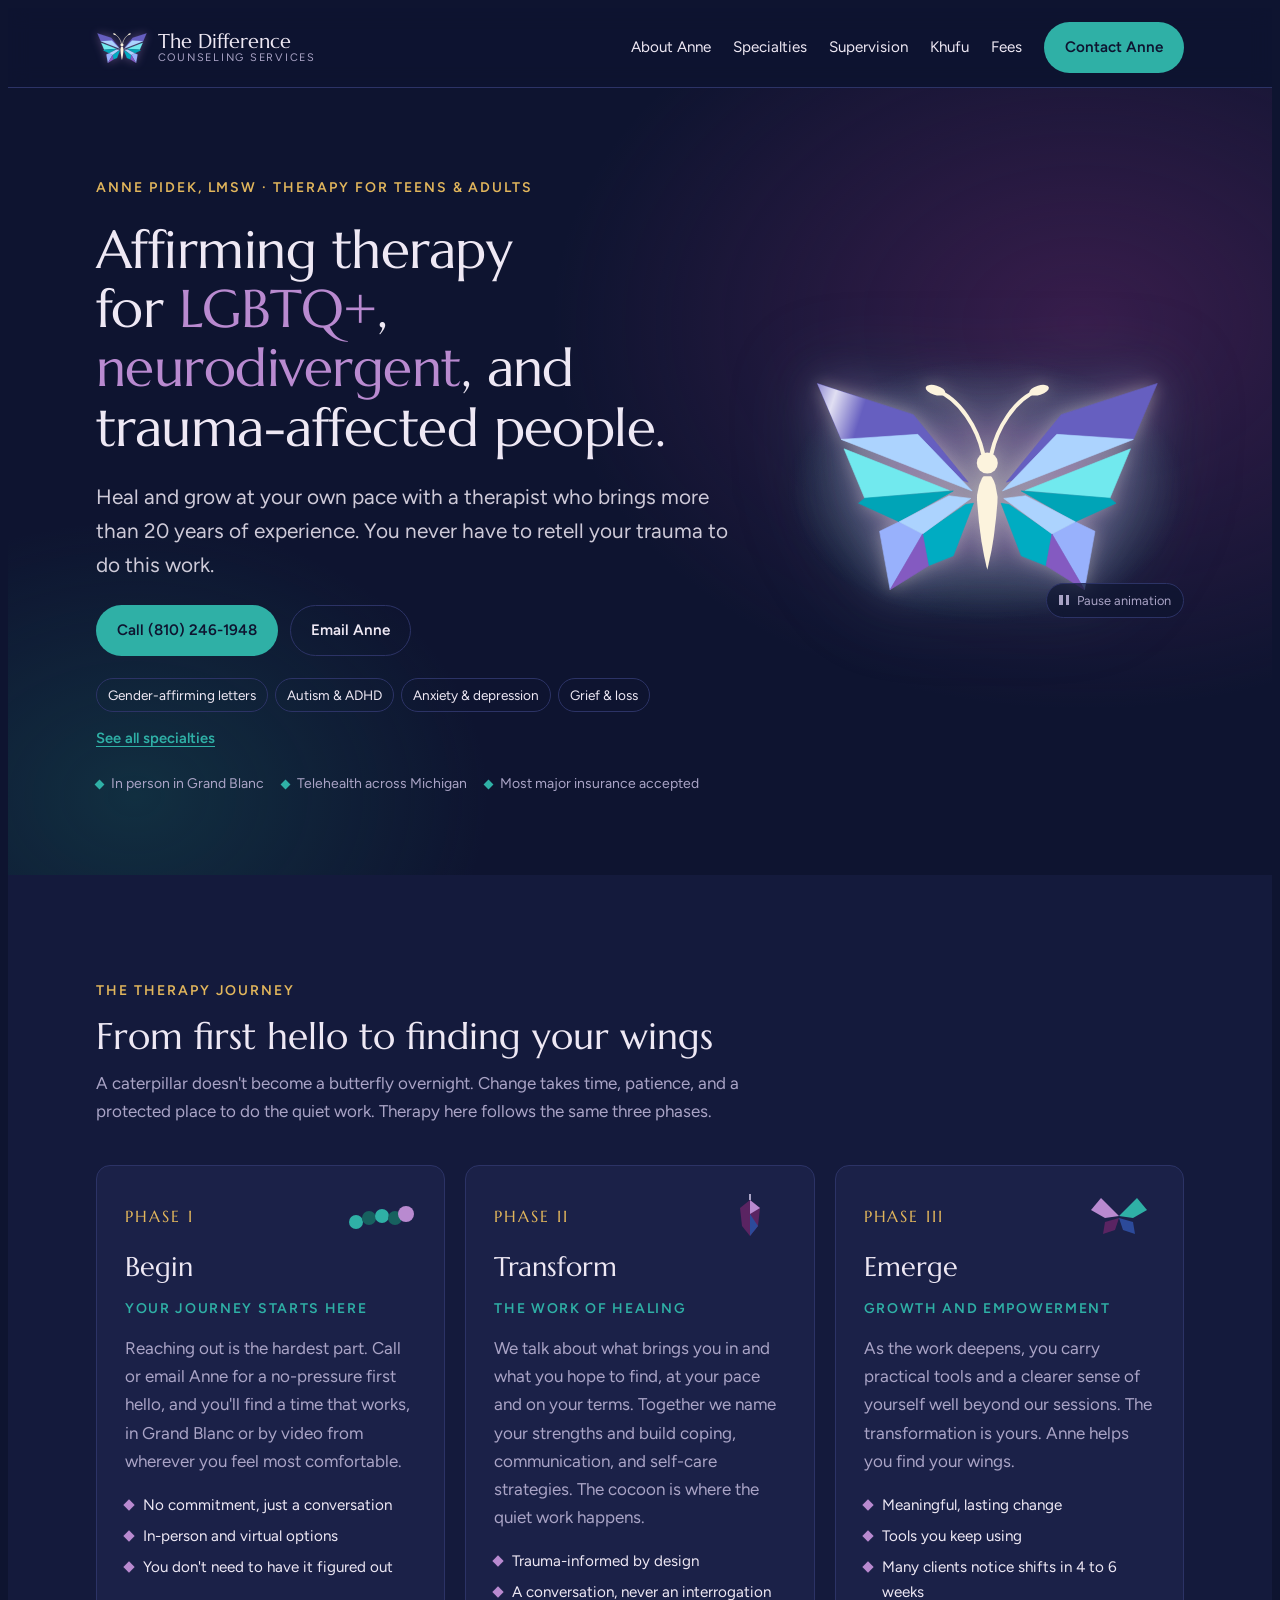
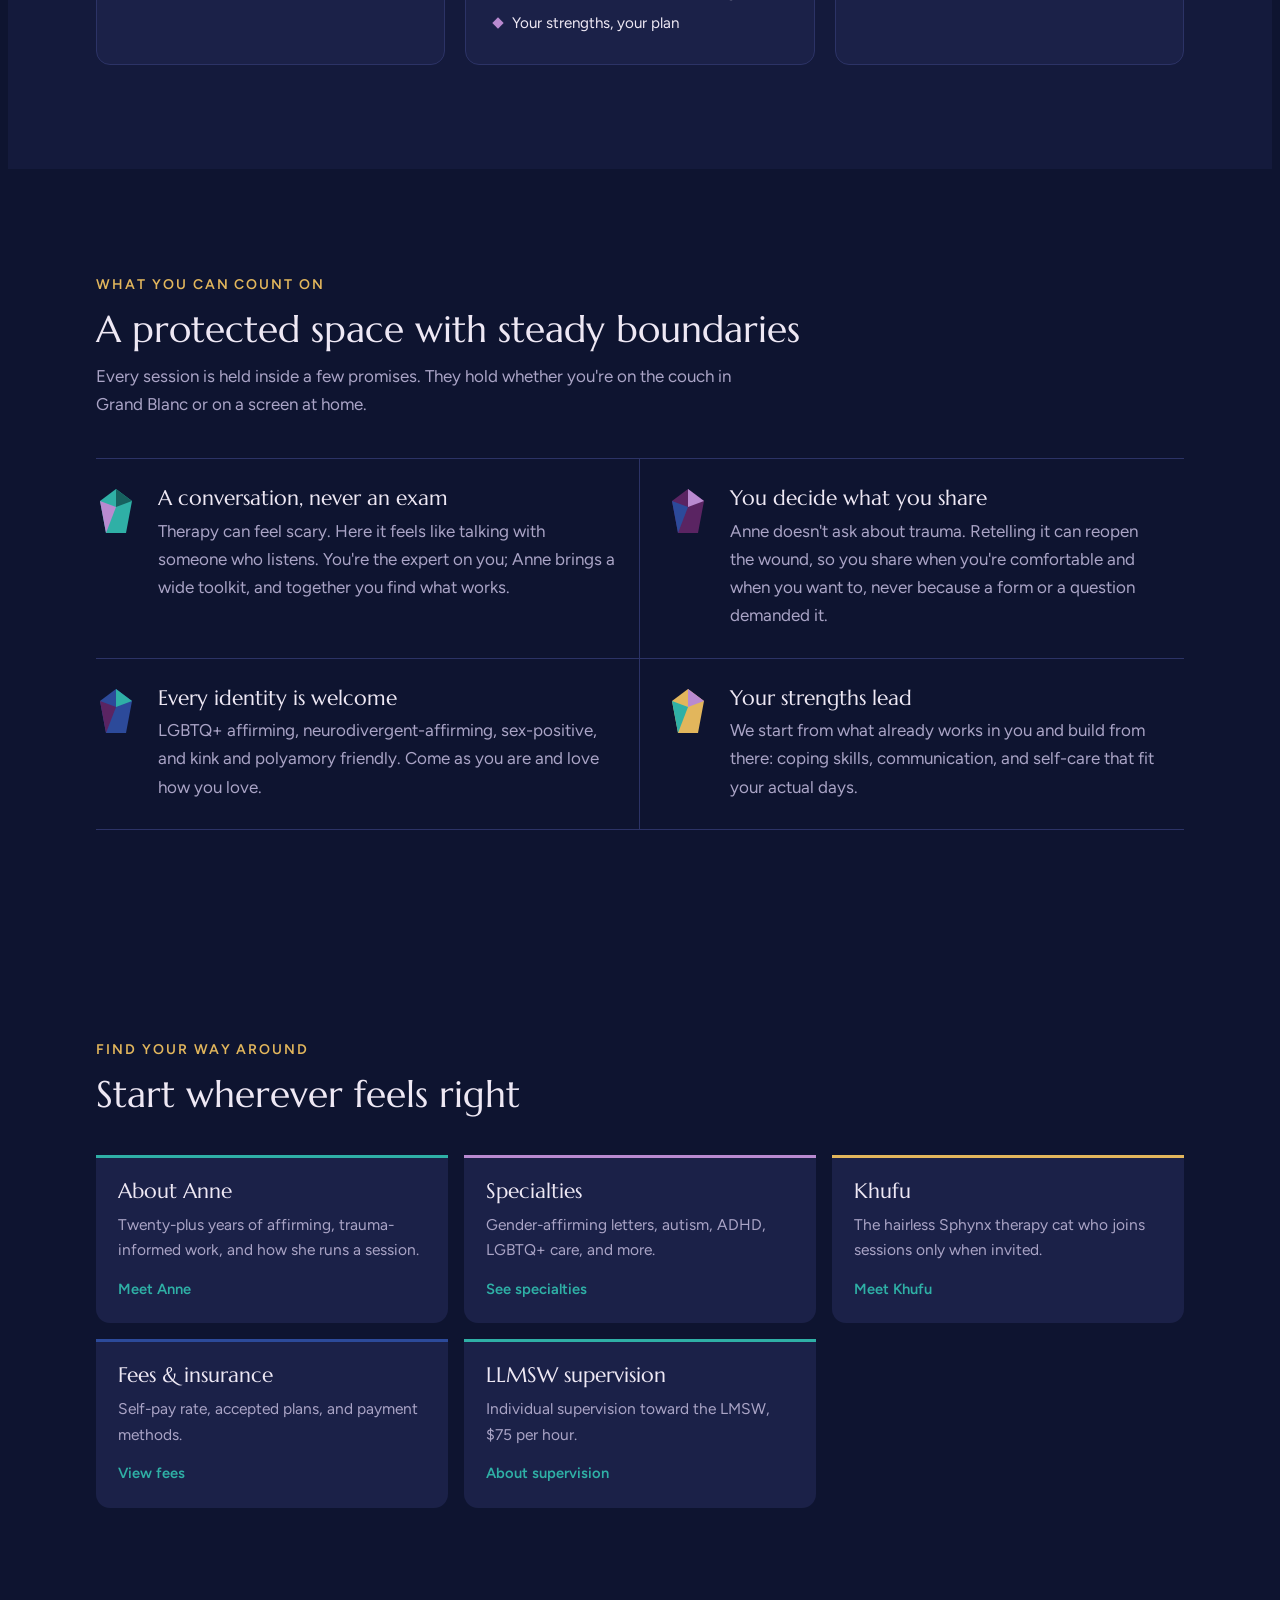
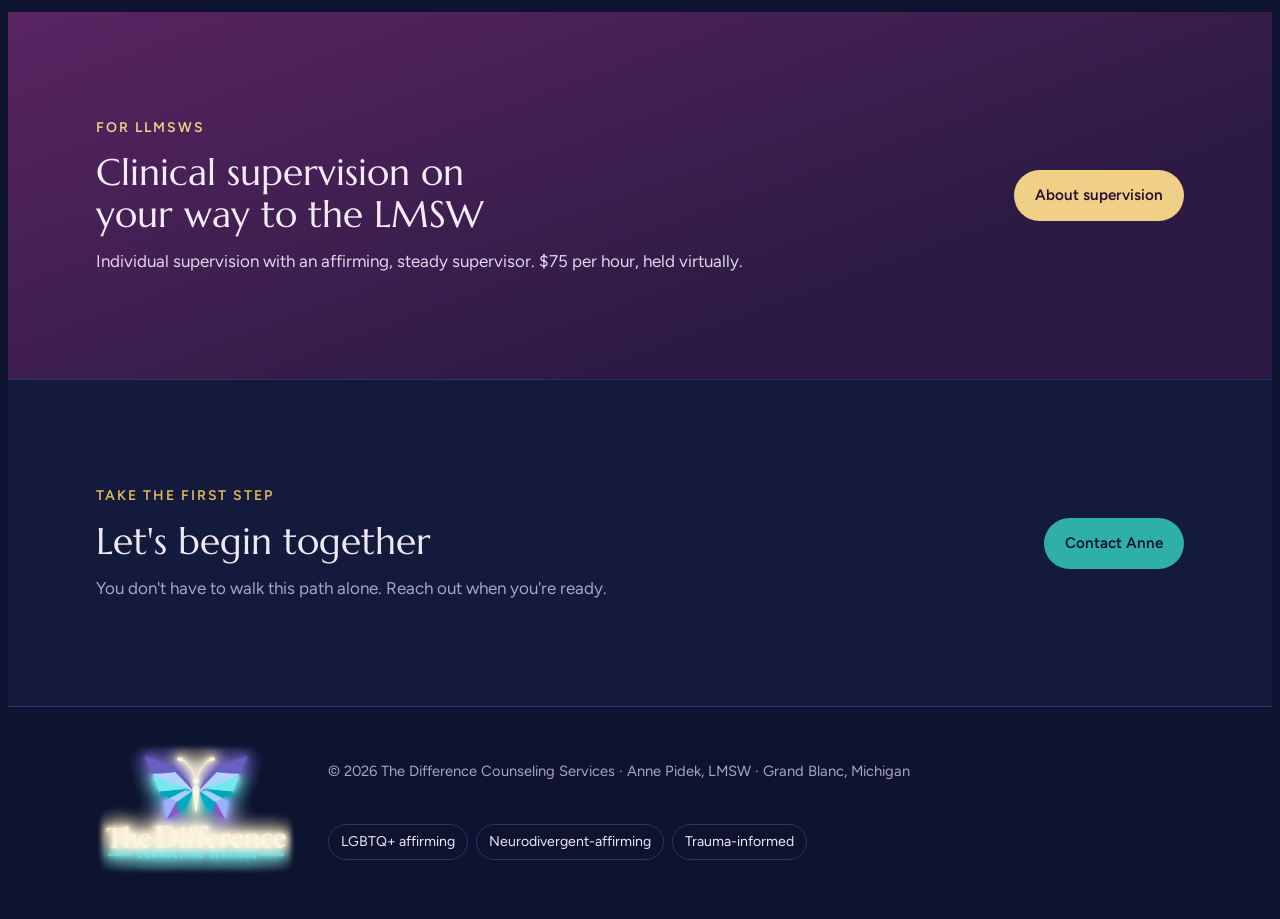
==== commit 805a0df3: "Keep hero specialty chips on even rows Shorten the gender-affirming chip, give the hero text column " ====
--- a/index.html
+++ b/index.html
@@ -66,9 +66,9 @@
         <a class="btn btn-ghost" href="contact.html">Email Anne</a>
       </div>
       <div class="hero-specs" aria-label="Specialties">
-        <span class="chip">Gender-affirming care letters</span><span class="chip">Autism &amp; ADHD</span><span class="chip">Anxiety &amp; depression</span><span class="chip">Grief &amp; loss</span>
-        <a class="hero-more" href="specialties.html">All specialties</a>
-      </div>
+        <span class="chip">Gender-affirming letters</span><span class="chip">Autism &amp; ADHD</span><span class="chip">Anxiety &amp; depression</span><span class="chip">Grief &amp; loss</span>
+      </div>
+      <a class="hero-more" href="specialties.html">See all specialties</a>
       <div class="hero-meta">
         <span>In person in Grand Blanc</span>
         <span>Telehealth across Michigan</span>
--- a/styles.css
+++ b/styles.css
@@ -369,3 +369,11 @@
   .motion-toggle{right:-44px;top:4px;bottom:auto;transform:none;width:34px;height:34px;padding:0;justify-content:center;border-radius:50%}
   .mt-label{position:absolute;width:1px;height:1px;margin:-1px;overflow:hidden;clip:rect(0,0,0,0);white-space:nowrap}
 }
+
+.hero-specs{gap:8px;column-gap:7px}
+.hero-specs .chip{white-space:nowrap;font-size:.85rem;padding:5px 11px}
+.hero-more{margin:-8px 0 0;justify-self:start;width:max-content}
+.hero-grid{grid-template-columns:1.25fr .75fr}
+@media (max-width:860px){.hero-grid{grid-template-columns:1fr}}
+@media (min-width:861px) and (max-width:1010px){.hero-specs{display:grid;grid-template-columns:repeat(2,max-content);justify-content:start}}
+@media (min-width:361px) and (max-width:700px){.hero-specs{display:grid;grid-template-columns:repeat(2,max-content);justify-content:start}}
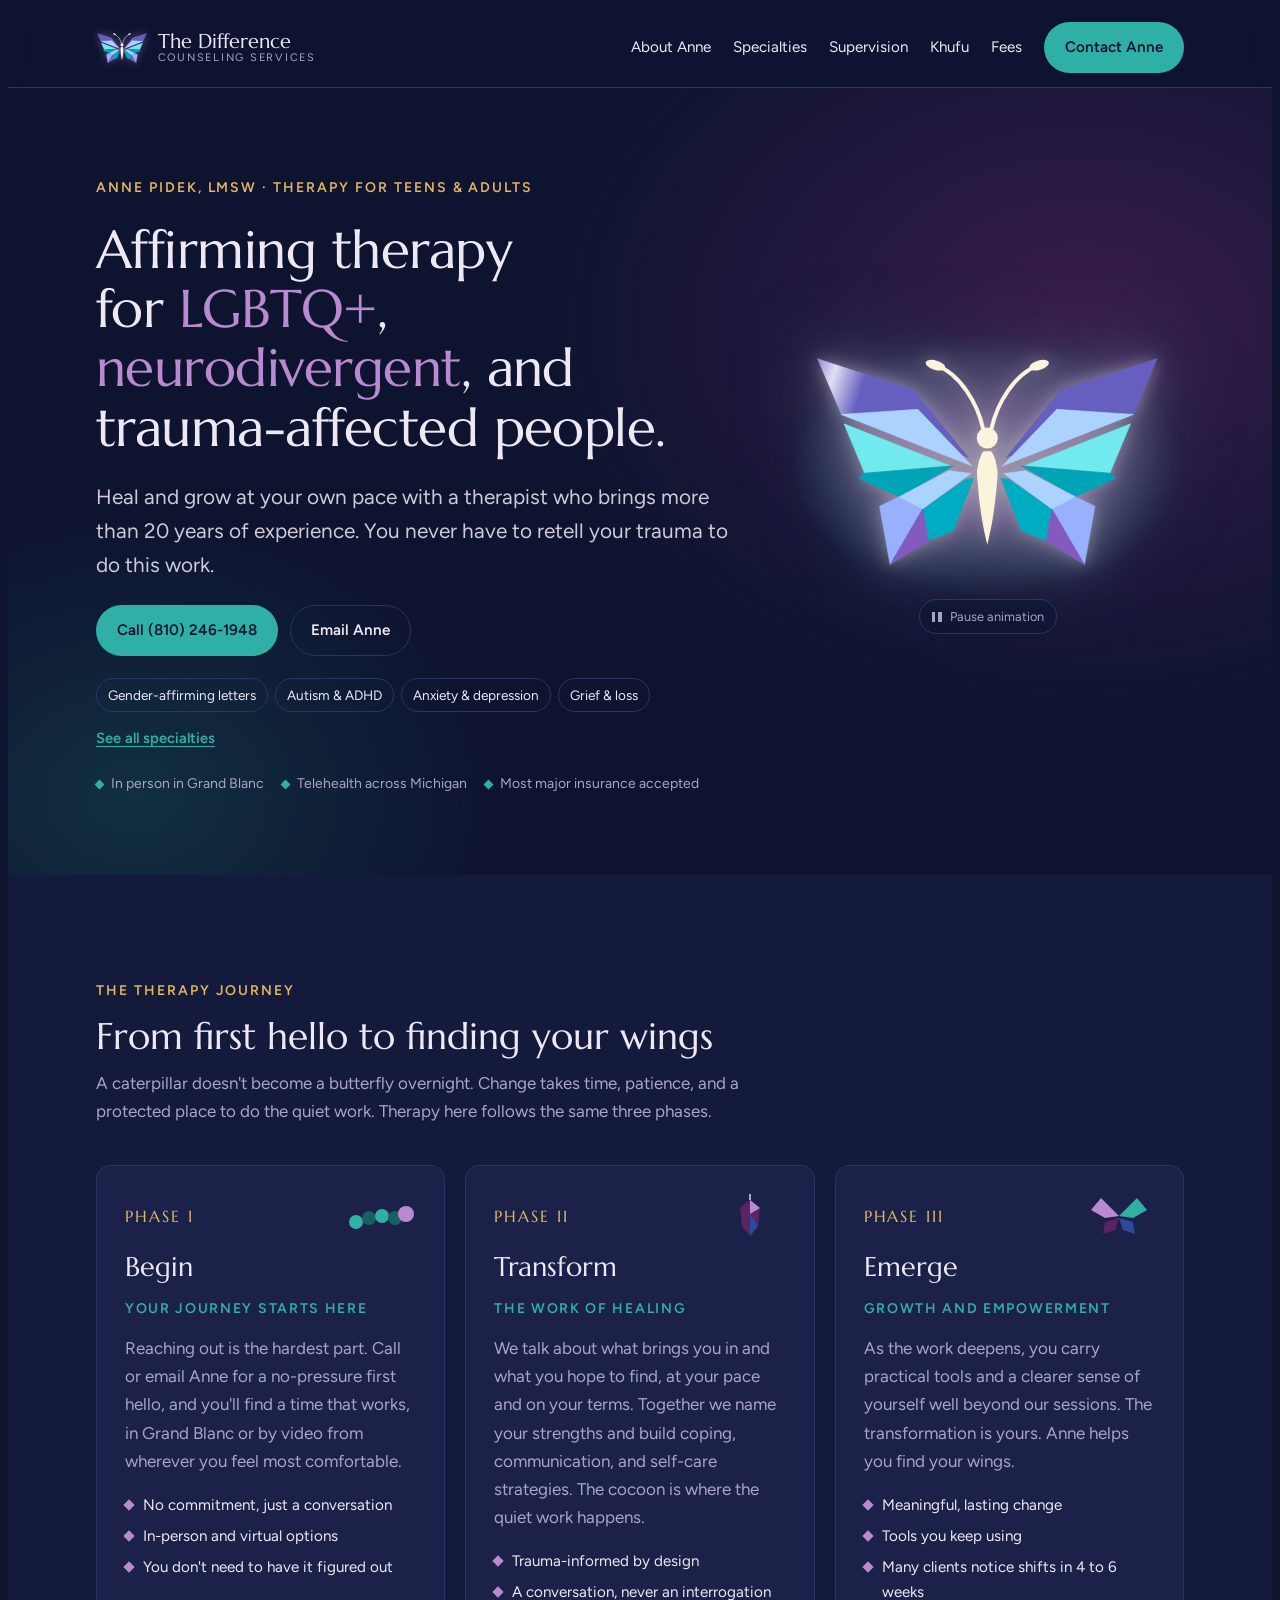
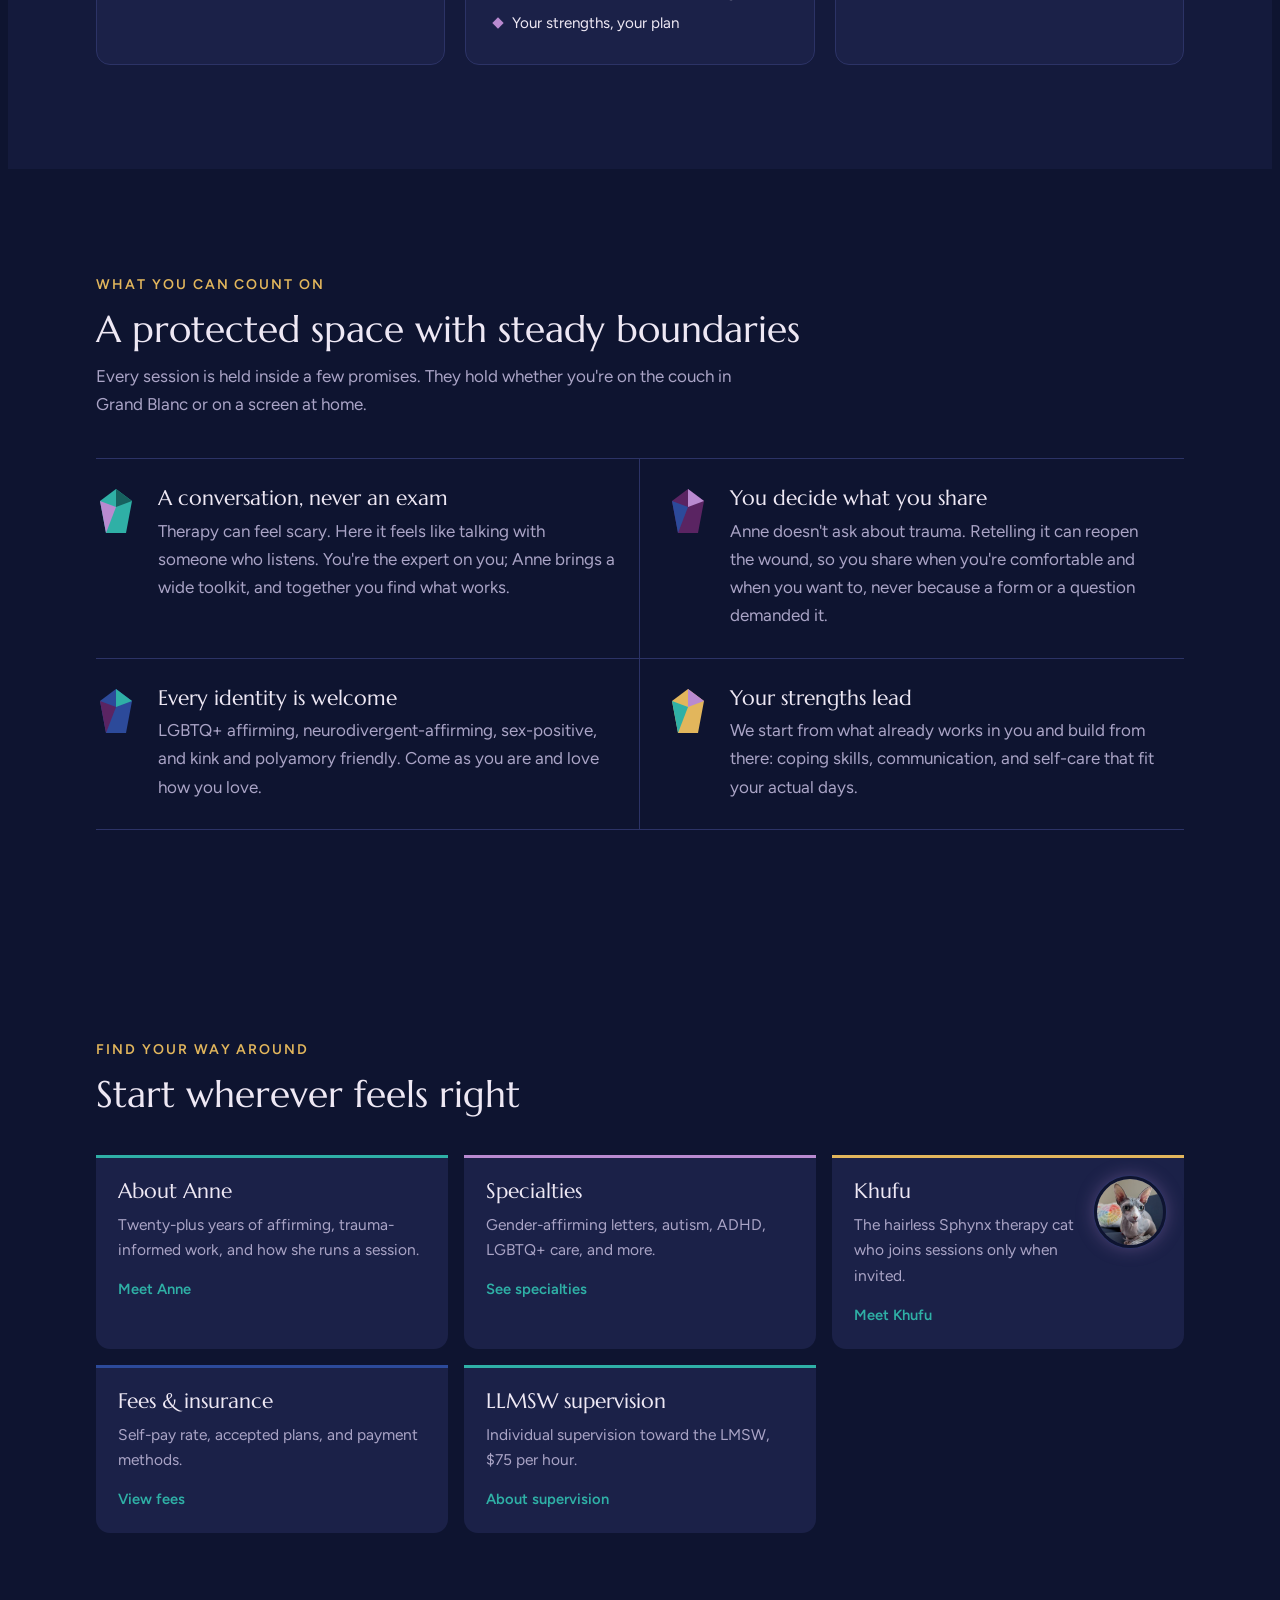
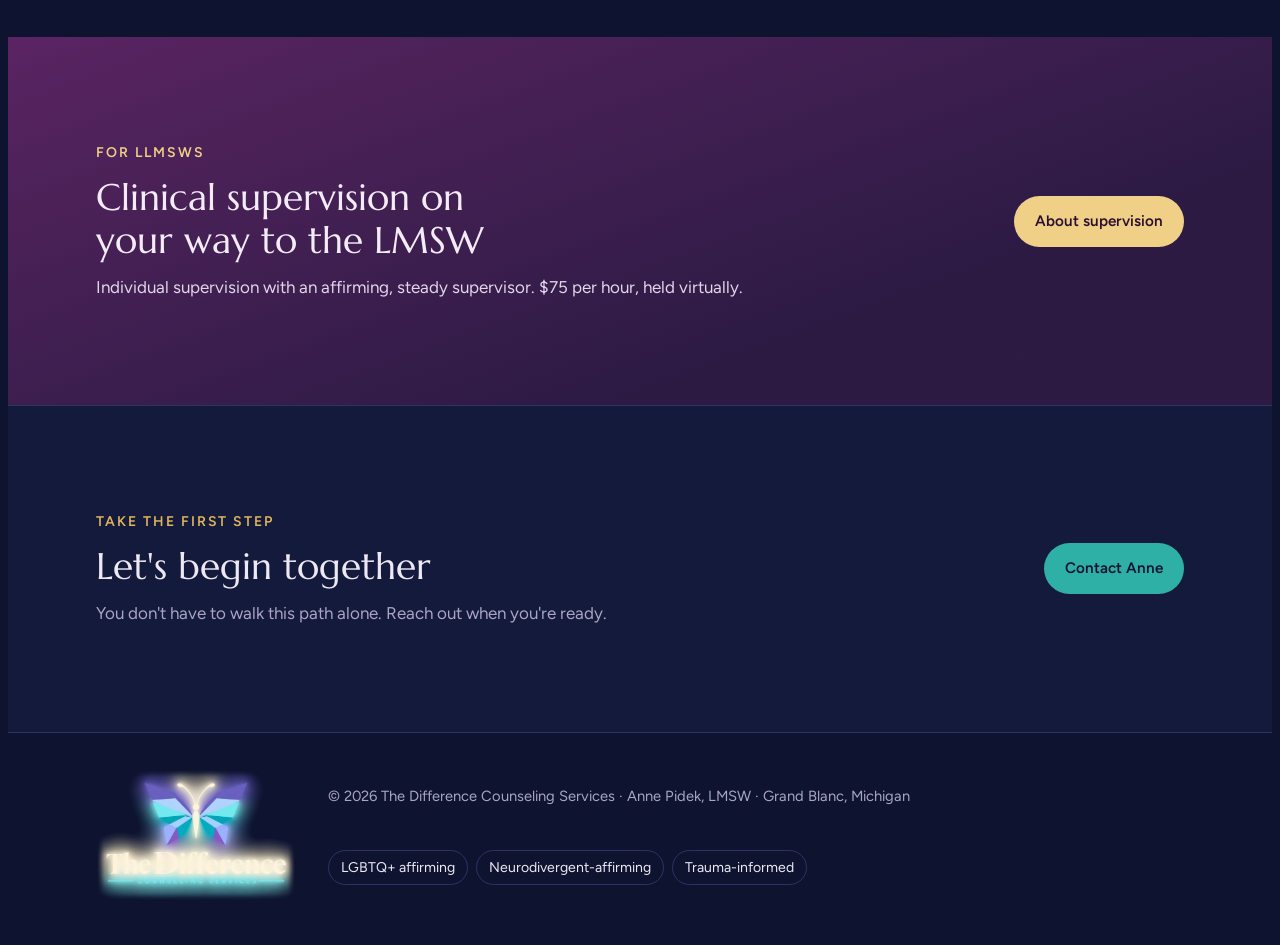
==== commit f09bc298: "Move Khufu's round photo to his home page card Khufu's page shows the single main photo; the close-u" ====
--- a/index.html
+++ b/index.html
@@ -171,7 +171,7 @@
     <div class="explore">
       <a class="spec" href="about.html"><h3>About Anne</h3><p>Twenty-plus years of affirming, trauma-informed work, and how she runs a session.</p><span class="more">Meet Anne</span></a>
       <a class="spec" href="specialties.html"><h3>Specialties</h3><p>Gender-affirming letters, autism, ADHD, LGBTQ+ care, and more.</p><span class="more">See specialties</span></a>
-      <a class="spec" href="khufu.html"><h3>Khufu</h3><p>The hairless Sphynx therapy cat who joins sessions only when invited.</p><span class="more">Meet Khufu</span></a>
+      <a class="spec has-avatar" href="khufu.html"><img class="card-avatar" src="images/khufu-avatar.jpg" width="240" height="240" alt="" loading="lazy"><h3>Khufu</h3><p>The hairless Sphynx therapy cat who joins sessions only when invited.</p><span class="more">Meet Khufu</span></a>
       <a class="spec" href="fees.html"><h3>Fees &amp; insurance</h3><p>Self-pay rate, accepted plans, and payment methods.</p><span class="more">View fees</span></a>
       <a class="spec" href="supervision.html"><h3>LLMSW supervision</h3><p>Individual supervision toward the LMSW, $75 per hour.</p><span class="more">About supervision</span></a>
     </div>
--- a/styles.css
+++ b/styles.css
@@ -377,3 +377,14 @@
 @media (max-width:860px){.hero-grid{grid-template-columns:1fr}}
 @media (min-width:861px) and (max-width:1010px){.hero-specs{display:grid;grid-template-columns:repeat(2,max-content);justify-content:start}}
 @media (min-width:361px) and (max-width:700px){.hero-specs{display:grid;grid-template-columns:repeat(2,max-content);justify-content:start}}
+/* Pause control sits below the butterfly on wide screens, beside it on phones */
+.motion-toggle{position:static;display:flex;width:max-content;margin:14px auto 0}
+@media (max-width:860px){.motion-toggle{position:absolute;margin:0}}
+@media (max-width:860px){.motion-toggle{width:34px;height:34px}}
+
+/* Khufu page: single photo */
+.khufu-photos{padding-bottom:0}
+.khufu-main{width:100%}
+/* Khufu card on the home page */
+.explore .has-avatar{position:relative;padding-right:104px}
+.card-avatar{position:absolute;top:18px;right:18px;width:72px;height:72px;border-radius:50%;object-fit:cover;border:3px solid var(--bg);box-shadow:0 0 0 1px var(--line),0 0 18px color-mix(in srgb,var(--amethyst) 35%,transparent)}
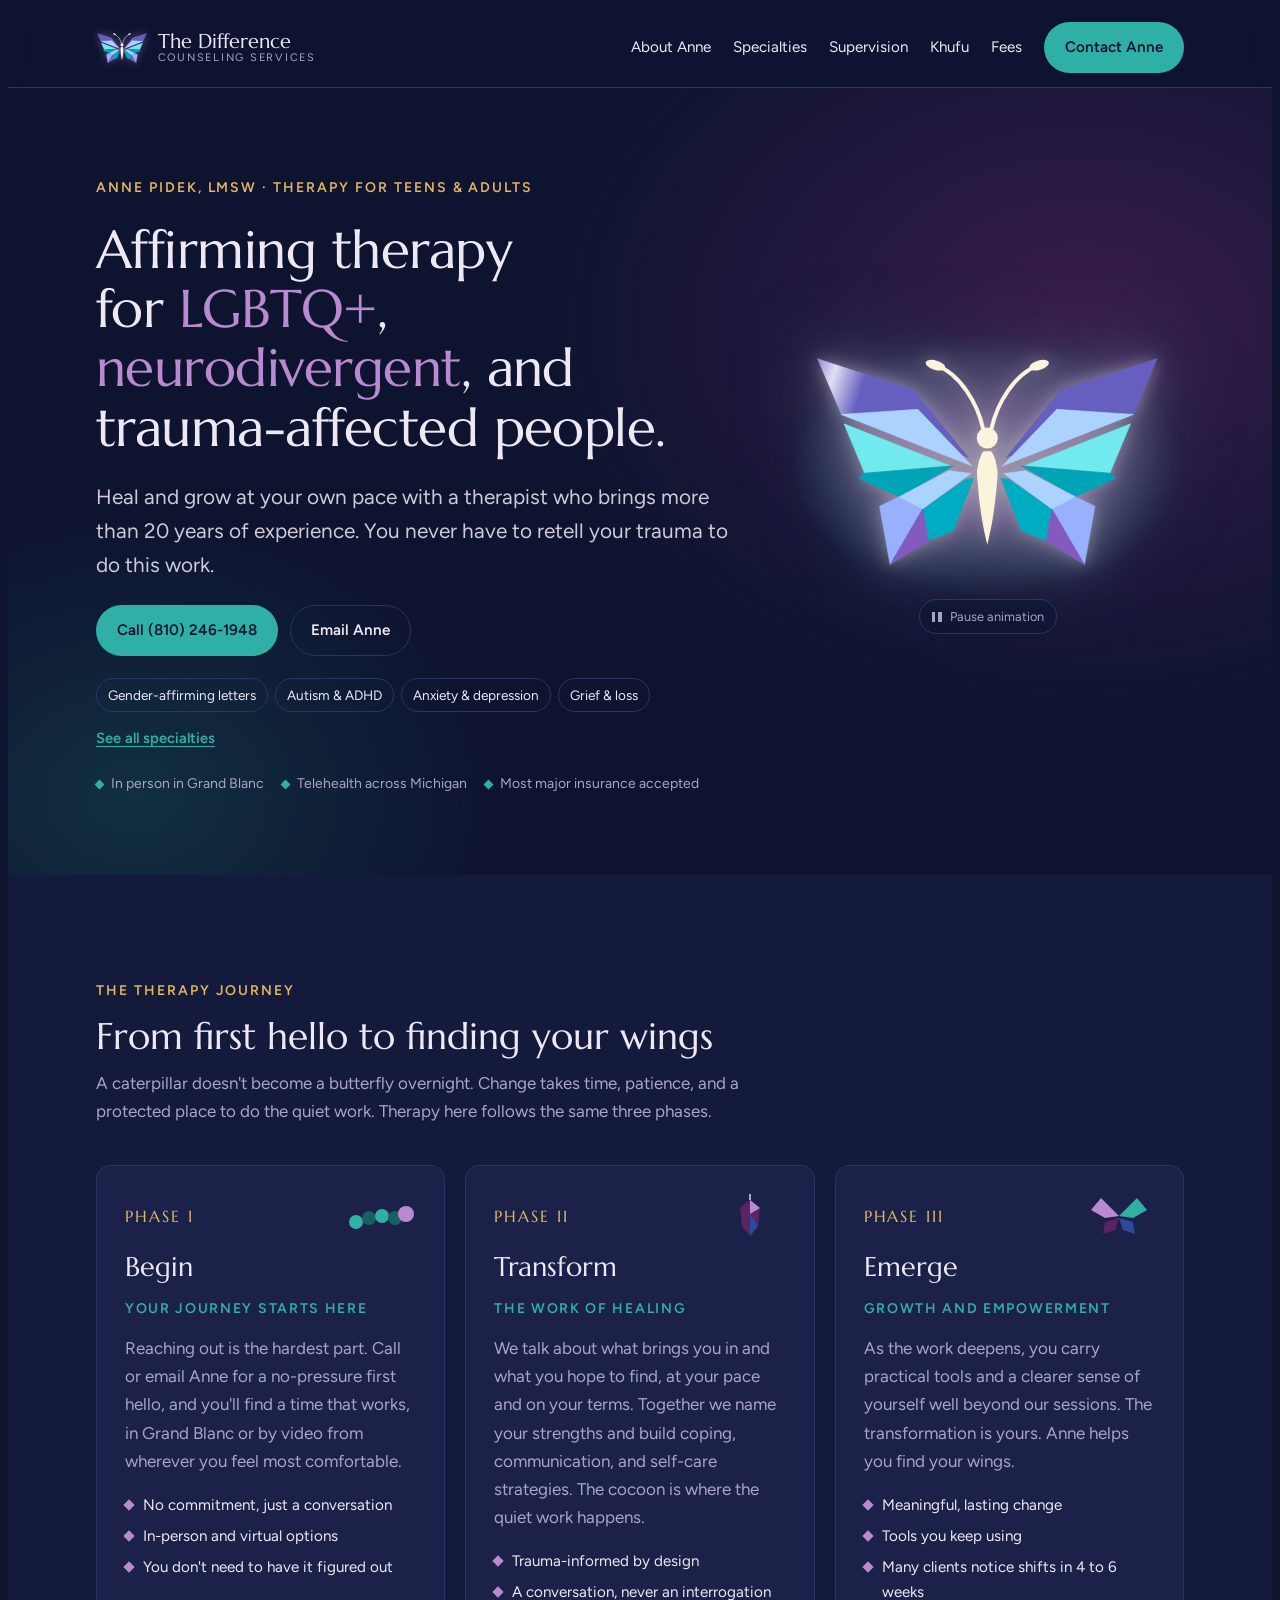
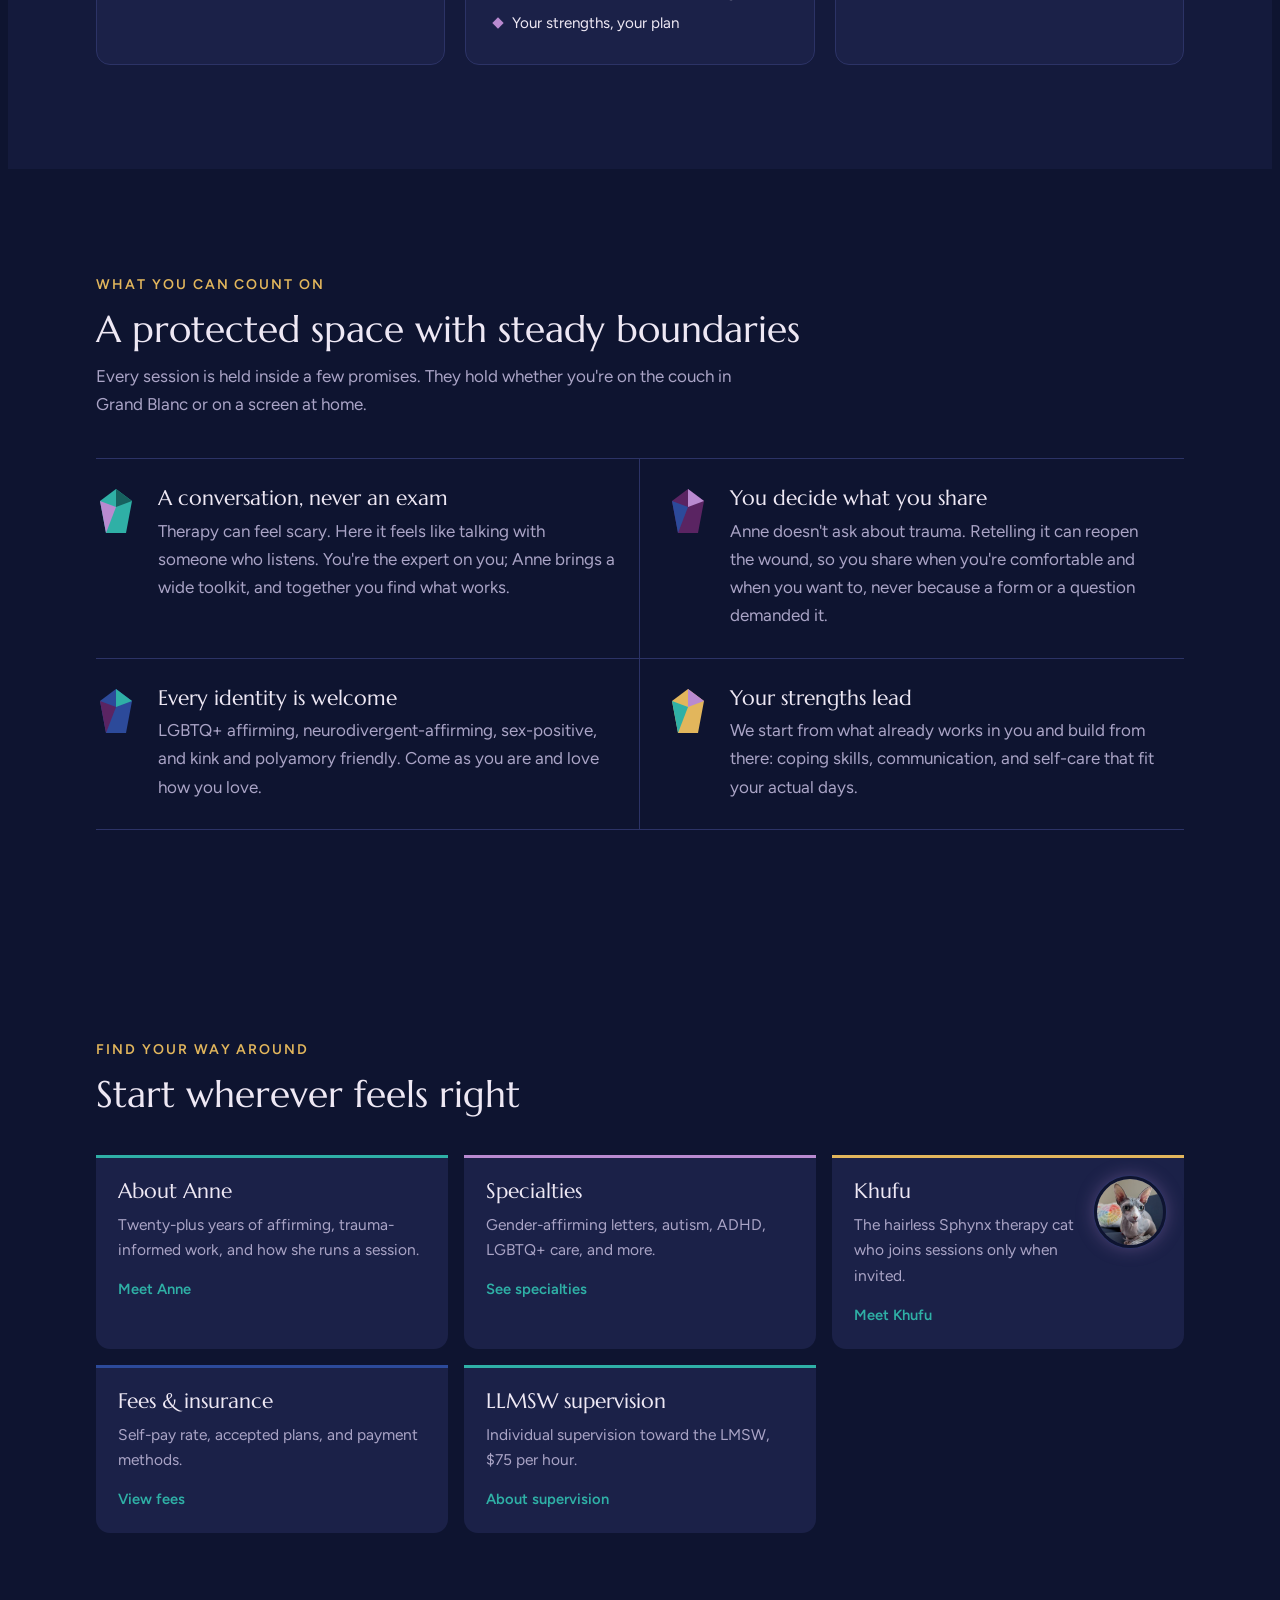
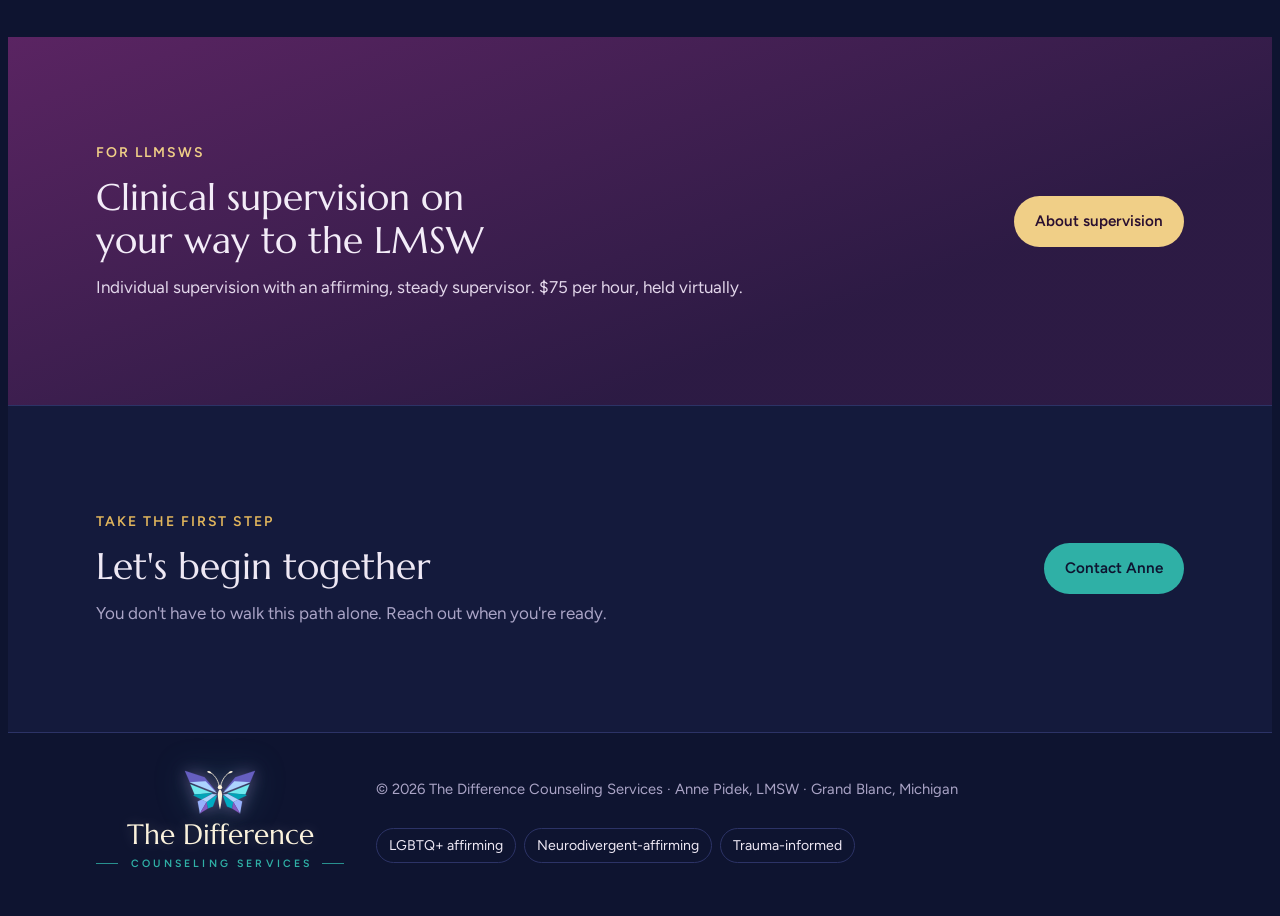
==== commit 23e0488a: "Make the footer logo legible Replace the glowing raster logo, which washed out at footer size, with " ====
--- a/index.html
+++ b/index.html
@@ -203,7 +203,11 @@
 
 <footer>
   <div class="wrap foot">
-    <img class="foot-logo" src="images/logo.webp" width="1200" height="795" alt="The Difference Counseling Services" loading="lazy">
+    <div class="foot-lockup">
+      <img src="images/butterfly.svg" width="72" height="45" alt="" loading="lazy">
+      <span class="fl-name">The Difference</span>
+      <span class="fl-tag">Counseling Services</span>
+    </div>
     <span>© 2026 The Difference Counseling Services · Anne Pidek, LMSW · Grand Blanc, Michigan</span>
     <span class="badges"><span class="chip">LGBTQ+ affirming</span><span class="chip">Neurodivergent-affirming</span><span class="chip">Trauma-informed</span></span>
   </div>
--- a/styles.css
+++ b/styles.css
@@ -388,3 +388,12 @@
 /* Khufu card on the home page */
 .explore .has-avatar{position:relative;padding-right:104px}
 .card-avatar{position:absolute;top:18px;right:18px;width:72px;height:72px;border-radius:50%;object-fit:cover;border:3px solid var(--bg);box-shadow:0 0 0 1px var(--line),0 0 18px color-mix(in srgb,var(--amethyst) 35%,transparent)}
+
+/* Footer lockup: vector butterfly + live text (legible at small sizes) */
+.foot-lockup{display:grid;justify-items:center;gap:6px;width:max-content;grid-row:span 2}
+.foot-lockup img{height:46px;width:auto;filter:drop-shadow(0 0 8px rgba(185,138,208,.45)) drop-shadow(0 0 16px rgba(47,176,166,.25))}
+.fl-name{font-family:var(--display);font-size:1.75rem;line-height:1;color:#fcf3dd;text-shadow:0 0 14px rgba(252,243,221,.22)}
+.fl-tag{display:flex;align-items:center;gap:10px;font-size:.66rem;font-weight:600;letter-spacing:.3em;text-transform:uppercase;color:var(--teal)}
+.fl-tag::before,.fl-tag::after{content:"";width:22px;height:1px;background:currentColor;opacity:.8}
+@media (max-width:640px){.foot-lockup{grid-row:auto;justify-self:start}}
+.fl-tag::before{margin-right:.3em}
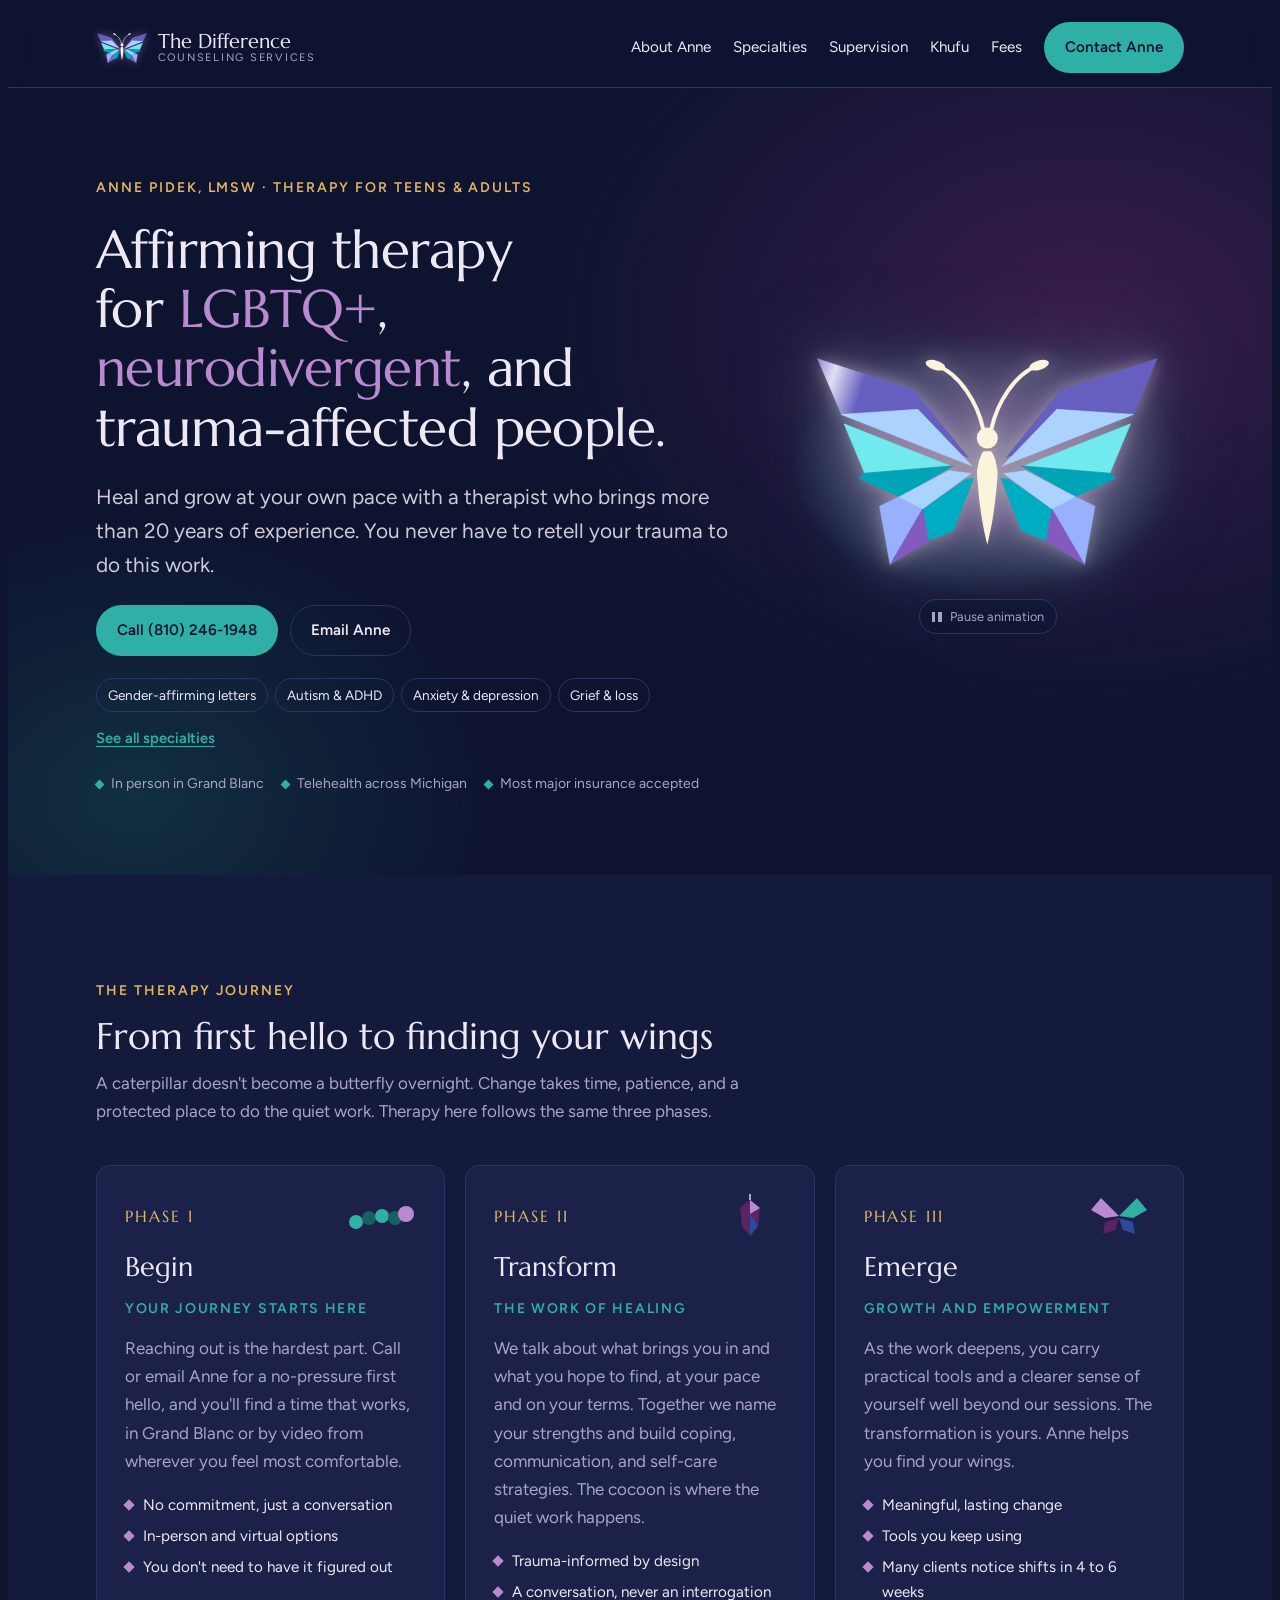
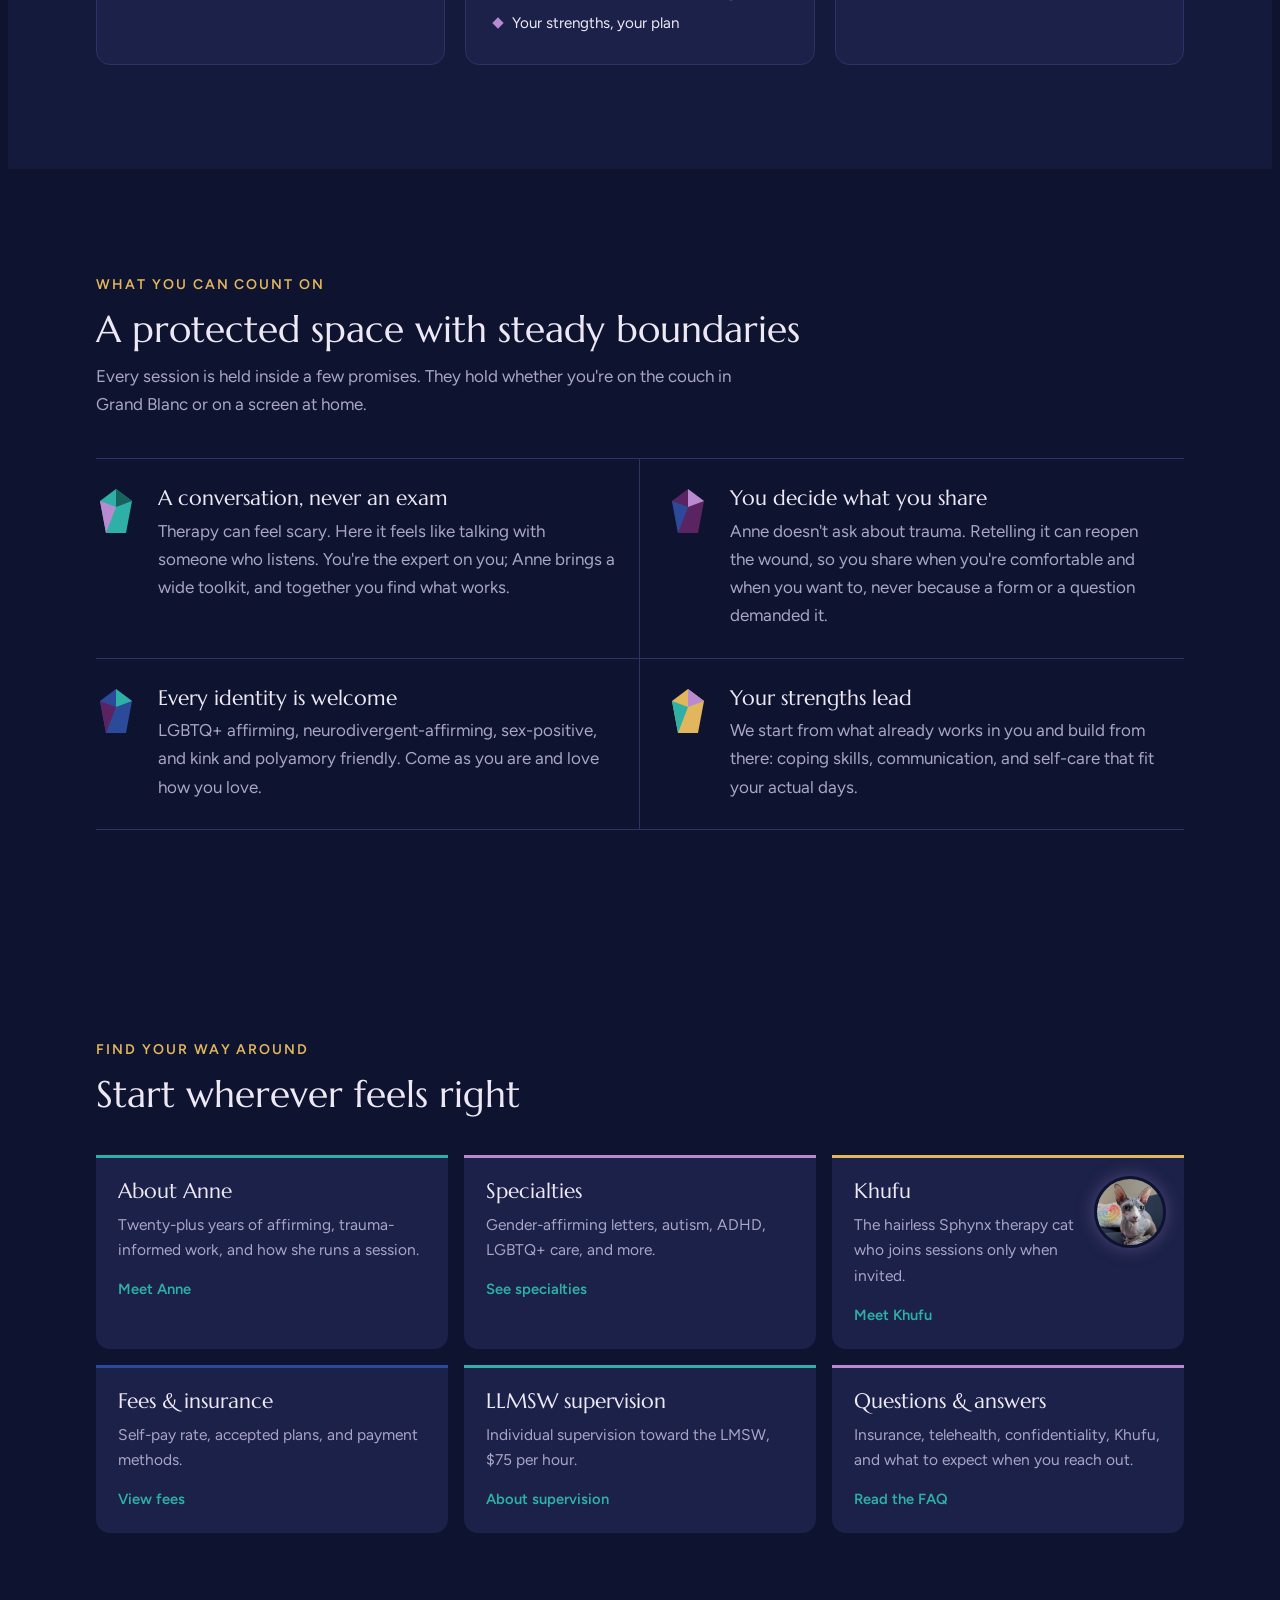
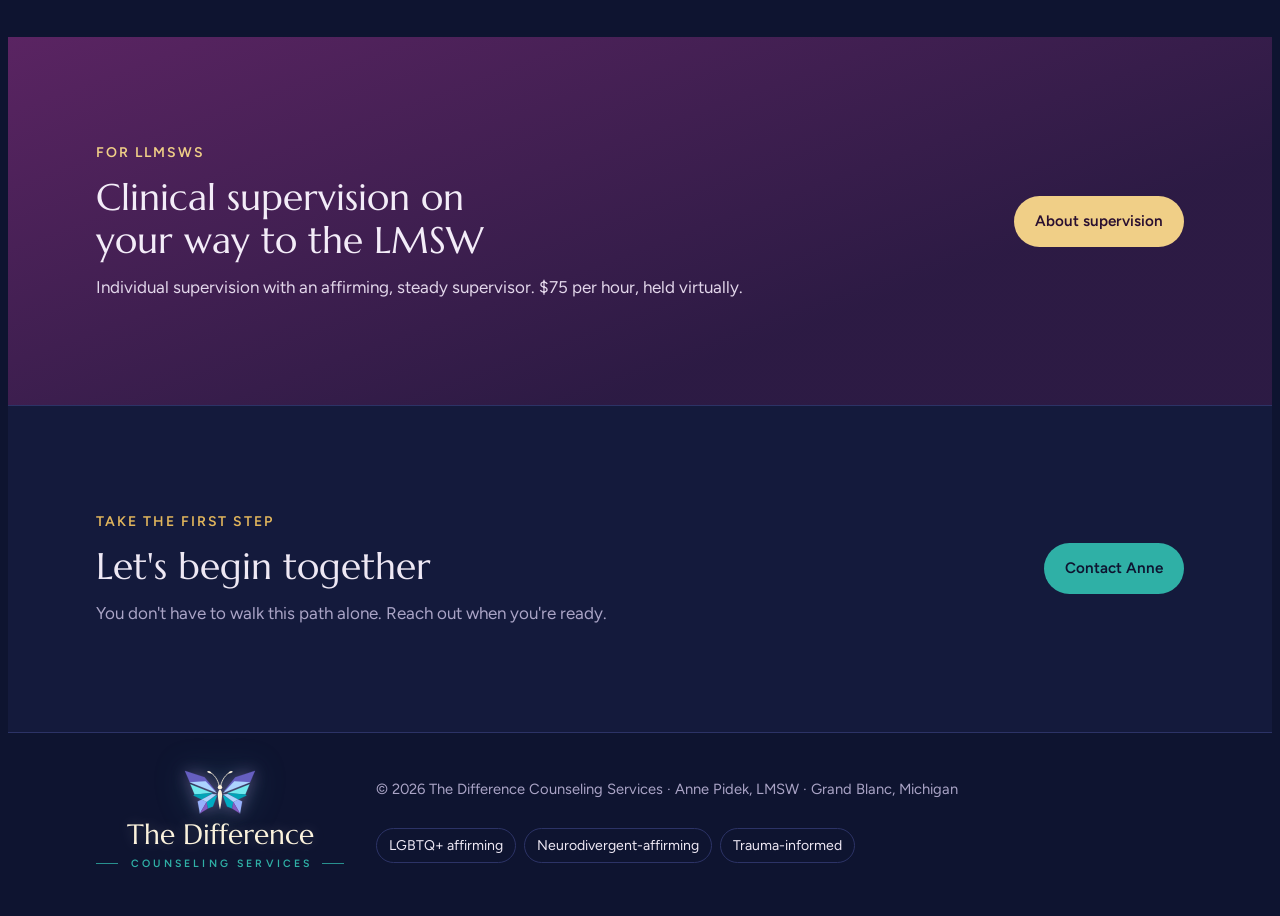
==== commit 96ff4f0f: "Add FAQ to the Specialties page and a sixth home card Ten expandable questions (who Anne sees, in pe" ====
--- a/index.html
+++ b/index.html
@@ -30,7 +30,7 @@
 <link rel="preconnect" href="https://fonts.googleapis.com">
 <link rel="preconnect" href="https://fonts.gstatic.com" crossorigin>
 <link rel="stylesheet" href="https://fonts.googleapis.com/css2?family=Marcellus&family=Figtree:ital,wght@0,400;0,500;0,600;0,700;1,400&display=swap">
-<link rel="stylesheet" href="styles.css">
+<link rel="stylesheet" href="styles.css?v=20261112c">
 
 </head>
 <body>
@@ -171,9 +171,10 @@
     <div class="explore">
       <a class="spec" href="about.html"><h3>About Anne</h3><p>Twenty-plus years of affirming, trauma-informed work, and how she runs a session.</p><span class="more">Meet Anne</span></a>
       <a class="spec" href="specialties.html"><h3>Specialties</h3><p>Gender-affirming letters, autism, ADHD, LGBTQ+ care, and more.</p><span class="more">See specialties</span></a>
-      <a class="spec has-avatar" href="khufu.html"><img class="card-avatar" src="images/khufu-avatar.jpg" width="240" height="240" alt="" loading="lazy"><h3>Khufu</h3><p>The hairless Sphynx therapy cat who joins sessions only when invited.</p><span class="more">Meet Khufu</span></a>
+      <a class="spec has-avatar" href="khufu.html"><img class="card-avatar" src="images/khufu-avatar.jpg" width="72" height="72" alt="" loading="lazy"><h3>Khufu</h3><p>The hairless Sphynx therapy cat who joins sessions only when invited.</p><span class="more">Meet Khufu</span></a>
       <a class="spec" href="fees.html"><h3>Fees &amp; insurance</h3><p>Self-pay rate, accepted plans, and payment methods.</p><span class="more">View fees</span></a>
       <a class="spec" href="supervision.html"><h3>LLMSW supervision</h3><p>Individual supervision toward the LMSW, $75 per hour.</p><span class="more">About supervision</span></a>
+      <a class="spec" href="specialties.html#faq"><h3>Questions &amp; answers</h3><p>Insurance, telehealth, confidentiality, Khufu, and what to expect when you reach out.</p><span class="more">Read the FAQ</span></a>
     </div>
   </div>
 </section>
--- a/styles.css
+++ b/styles.css
@@ -397,3 +397,19 @@
 .fl-tag::before,.fl-tag::after{content:"";width:22px;height:1px;background:currentColor;opacity:.8}
 @media (max-width:640px){.foot-lockup{grid-row:auto;justify-self:start}}
 .fl-tag::before{margin-right:.3em}
+
+/* FAQ */
+.faq{background:var(--bg-2);border-top:1px solid var(--line)}
+.faq-grid{display:grid;grid-template-columns:.8fr 1.2fr;gap:48px;align-items:start}
+.faq-grid .sec-head{margin-bottom:0;position:sticky;top:calc(env(safe-area-inset-top,0px) + 96px)}
+.faq-list{display:grid;border-top:1px solid var(--line);min-width:0}
+.faq-item{border-bottom:1px solid var(--line)}
+.faq-item summary{list-style:none;cursor:pointer;display:flex;justify-content:space-between;align-items:center;gap:16px;padding:18px 4px;font-family:var(--display);font-size:var(--step-1);line-height:1.3;color:var(--fg)}
+.faq-item summary::-webkit-details-marker{display:none}
+.faq-item summary::after{content:"";flex:none;width:12px;height:12px;border-right:2px solid var(--teal);border-bottom:2px solid var(--teal);transform:rotate(45deg) translate(-3px,-3px);transition:transform .2s ease}
+.faq-item[open] summary::after{transform:rotate(-135deg) translate(-3px,-3px)}
+.faq-item summary:hover{color:var(--teal)}
+.faq-a{padding:0 4px 20px;color:var(--muted);max-width:64ch}
+@media (prefers-reduced-motion: reduce){.faq-item summary::after{transition:none}}
+@media (max-width:860px){.faq-grid{grid-template-columns:1fr;gap:24px}.faq-grid .sec-head{position:static}}
+.explore .spec:nth-child(6){border-top-color:var(--amethyst)}
